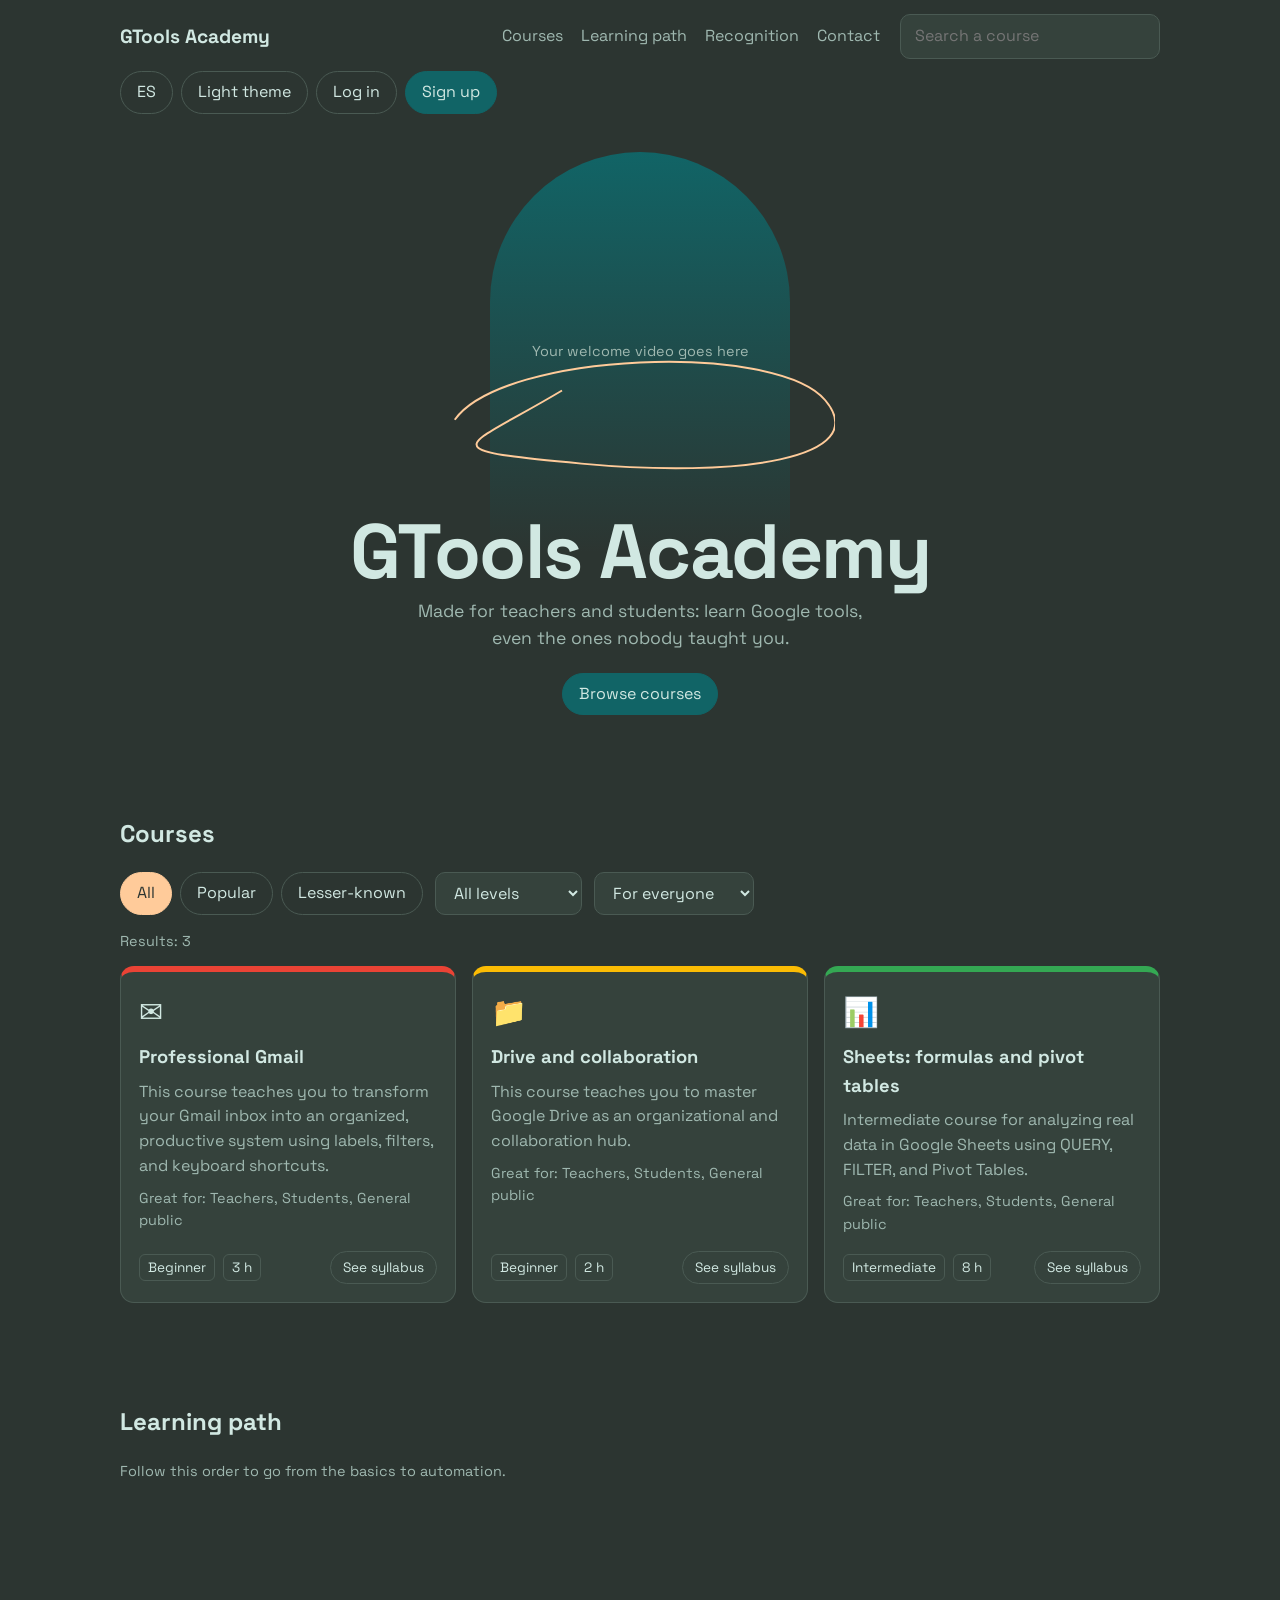
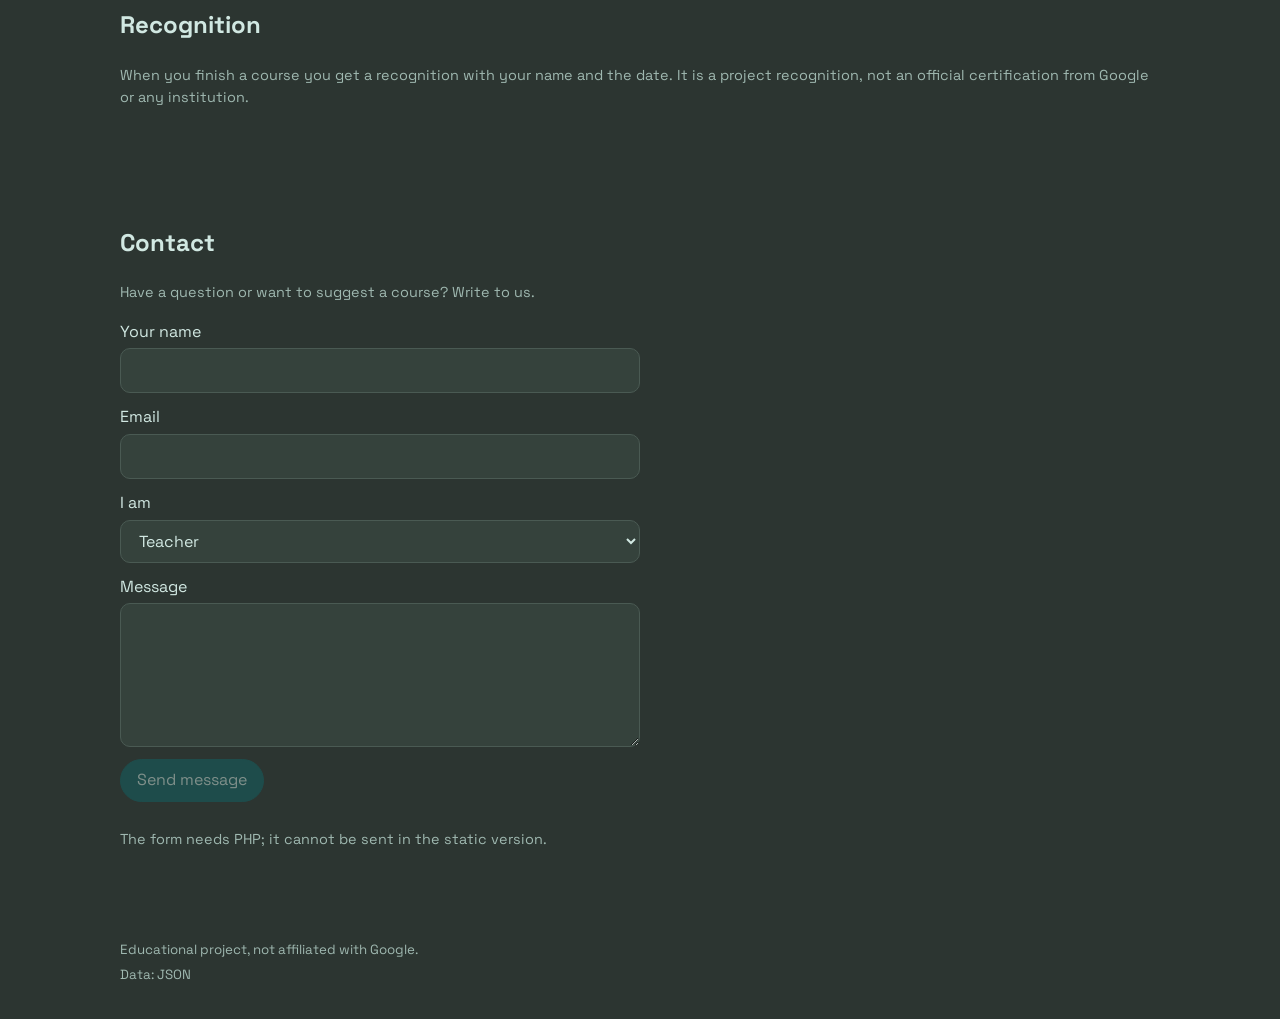
==== index.html @ 5ac53e5e "Comienzo implementaciones Eric" ====
<!-- Pagina Principal Sitio Web
 
  Se implementara el Login con cuenta de correo real.
-->

<!DOCTYPE html>
<html lang="es" data-theme="dark">
<head>
  <meta charset="UTF-8">
  <meta name="viewport" content="width=device-width, initial-scale=1">
  <title>GTools Academy</title>
  <meta name="description" content="Cursos prácticos de herramientas de Google para maestros y alumnos. Practical Google tools courses for teachers and students.">
  <link rel="preconnect" href="https://fonts.googleapis.com">
  <link rel="preconnect" href="https://fonts.gstatic.com" crossorigin>
  <link href="https://fonts.googleapis.com/css2?family=Fraunces:wght@600;700&family=Space+Grotesk:wght@400;500;700&display=swap" rel="stylesheet">
  <link rel="stylesheet" href="css/styles.css">
  <script src="js/main.js" defer></script>
</head>
<body>
<header class="top">
  <a class="brand" href="#">GTools Academy</a>
  <nav aria-label="Menu">
    <a href="#cursos" data-i18n="nav_courses"></a>
    <a href="#ruta" data-i18n="nav_roadmap"></a>
    <a href="#reconocimiento" data-i18n="nav_award"></a>
    <a href="#contacto" data-i18n="nav_contact"></a>
  </nav>
  <input id="q" type="search" data-i18n-ph="search">
  <div class="tools">
    <button id="lang" type="button" class="ghost"></button>
    <button id="theme" type="button" class="ghost"></button>
    <button id="login" type="button" class="ghost"></button>
    <button id="register" type="button" class="solid"></button>
  </div>
</header>

<main>
  <section class="hero">
    <div class="arch" id="arch">
      <div class="ph" data-i18n="video_ph"></div>
      <video id="welcome" autoplay muted loop playsinline>
        <source src="assets/video/bienvenida.mov" type='video/quicktime; codecs="hvc1"'>
        <source src="assets/video/bienvenida.webm" type="video/webm">
      </video>
      <svg class="swirl" viewBox="0 0 400 160" aria-hidden="true"><path d="M10 90C60 20 340 10 390 70S300 150 140 135 20 120 120 60"/></svg>
      <button id="sound" type="button" hidden>🔇</button>
    </div>
    <h1>GTools Academy</h1>
    <p data-i18n="hero_sub"></p>
    <a class="solid" href="#cursos" data-i18n="cta"></a>
  </section>

  <section id="cursos">
    <h2 data-i18n="nav_courses"></h2>
    <div class="filters">
      <div class="chips" role="group">
        <button class="chip" data-cat="all" aria-pressed="true" data-i18n="cat_all"></button>
        <button class="chip" data-cat="populares" aria-pressed="false" data-i18n="cat_pop"></button>
        <button class="chip" data-cat="poco-conocidas" aria-pressed="false" data-i18n="cat_rare"></button>
      </div>
      <select id="level" aria-label="Level">
        <option value="all" data-i18n="lvl_all"></option>
        <option value="basico" data-i18n="lvl_basico"></option>
        <option value="intermedio" data-i18n="lvl_intermedio"></option>
        <option value="avanzado" data-i18n="lvl_avanzado"></option>
      </select>
      <select id="aud" aria-label="Audience">
        <option value="all" data-i18n="aud_all"></option>
        <option value="maestros" data-i18n="aud_maestros"></option>
        <option value="alumnos" data-i18n="aud_alumnos"></option>
        <option value="general" data-i18n="aud_general"></option>
      </select>
    </div>
    <p id="count" class="note" aria-live="polite"></p>
    <div id="courses" class="grid"></div>
    <p id="empty" class="empty" hidden data-i18n="empty"></p>
  </section>

  <section id="ruta">
    <h2 data-i18n="nav_roadmap"></h2>
    <p class="note" data-i18n="road_sub"></p>
    <ol id="roadmap" class="road"></ol>
  </section>

  <section id="reconocimiento">
    <h2 data-i18n="nav_award"></h2>
    <p class="note" data-i18n="award_text"></p>
    <ul id="awards"></ul>
  </section>

  <section id="contacto">
    <h2 data-i18n="nav_contact"></h2>
    <p class="note" data-i18n="contact_sub"></p>
    <form id="contact-form" class="form">
      <label><span data-i18n="name_label"></span><input name="name" required minlength="2" maxlength="80" autocomplete="name"></label>
      <label><span data-i18n="email_label"></span><input name="email" type="email" required maxlength="120" autocomplete="email"></label>
      <label><span data-i18n="role_label"></span>
        <select name="role" required>
          <option value="maestro" data-i18n="role_maestro"></option>
          <option value="alumno" data-i18n="role_alumno"></option>
          <option value="otro" data-i18n="role_otro"></option>
        </select>
      </label>
      <label><span data-i18n="msg_label"></span><textarea name="message" required minlength="10" maxlength="1000" rows="5"></textarea></label>
      <input class="hp" name="website" tabindex="-1" autocomplete="off" aria-hidden="true">
      <button class="solid" data-i18n="send"></button>
      <p id="form-status" class="note" role="status"></p>
    </form>
  </section>
</main>

<footer class="foot"><small data-i18n="footer"></small><br><small id="source"></small></footer>

<dialog id="dlg-auth">
  <form id="auth-form" method="dialog">
    <h2 id="auth-title"></h2>
    <label><span data-i18n="name_label"></span><input id="auth-name" required autocomplete="name"></label>
    <button class="solid" value="ok" data-i18n="google"></button>
    <button class="ghost" value="cancel" formnovalidate data-i18n="close"></button>
    <p class="note" data-i18n="auth_note"></p>
  </form>
</dialog>
<dialog id="dlg-course"><div id="course-body"></div></dialog>
</body>
</html>
---- css/styles.css ----
:root, [data-theme="dark"] {
  --bg: #2c3531; --surface: #35423c; --ink: #d1e8e2; --muted: #9fb8b0; --line: #4a5a53;
  --brand: #116466; --on-brand: #d1e8e2; --accent: #ffcb9a; --on-accent: #2c3531; --arch: #116466;
  --head: "Space Grotesk", system-ui, sans-serif; color-scheme: dark;
}
[data-theme="light"] {
  --bg: #f4f5f8; --surface: #fff; --ink: #14213d; --muted: #5a6478; --line: #dce0ea;
  --brand: #14213d; --on-brand: #f1dfae; --accent: #8a6a2b; --on-accent: #fff; --arch: #d9dff0;
  --head: "Fraunces", Georgia, serif; color-scheme: light;
}
:root { --blue: #4285f4; --red: #ea4335; --yellow: #fbbc04; --green: #34a853; font-family: "Space Grotesk", system-ui, sans-serif; }
* { box-sizing: border-box; }
body { margin: 0; background: var(--bg); color: var(--ink); line-height: 1.55; }
h1, h2, h3, .brand { font-family: var(--head); }
button, input, select { font: inherit; color: inherit; }
:focus-visible { outline: 3px solid var(--accent); outline-offset: 2px; }
main, .top, .foot { max-width: 1080px; margin: 0 auto; padding: 0 20px; }
section { padding: 40px 0; }
.note { color: var(--muted); font-size: 0.9rem; }

.top { display: flex; flex-wrap: wrap; align-items: center; gap: 12px 20px; padding-block: 14px; }
.brand { font-weight: 700; font-size: 1.2rem; color: inherit; text-decoration: none; margin-right: auto; }
.top nav { display: flex; gap: 18px; }
.top nav a { color: var(--muted); text-decoration: none; }
.top nav a:hover { color: var(--accent); }
.tools { display: flex; flex-wrap: wrap; gap: 8px; }
#q { flex: 1 1 180px; max-width: 260px; }
@media (max-width: 640px) { .top nav { order: 5; width: 100%; } #q { max-width: none; } }

.solid, .ghost, .chip { display: inline-block; border: 1px solid var(--line); border-radius: 999px; padding: 8px 16px; background: transparent; cursor: pointer; text-decoration: none; }
.solid { background: var(--brand); border-color: var(--brand); color: var(--on-brand); }
.ghost:hover, .chip:hover { border-color: var(--accent); }
.chip[aria-pressed="true"] { background: var(--accent); border-color: var(--accent); color: var(--on-accent); }
input, select { background: var(--surface); border: 1px solid var(--line); border-radius: 10px; padding: 9px 14px; }

.hero { text-align: center; padding-top: 24px; }
.arch { position: relative; width: min(300px, 78vw); aspect-ratio: 3 / 4; margin: 0 auto; border-radius: 999px 999px 0 0; background: linear-gradient(180deg, var(--arch), transparent); }
.arch video { position: absolute; inset: 0; width: 100%; height: 100%; object-fit: cover; object-position: bottom; border-radius: inherit; }
.ph { position: absolute; inset: 0; display: grid; place-items: center; padding: 24px; color: var(--muted); font-size: 0.9rem; }
.arch.has-video .ph { display: none; }
.swirl { position: absolute; left: -15%; bottom: 16%; width: 130%; fill: none; stroke: var(--accent); stroke-width: 2; pointer-events: none; }
#sound { position: absolute; right: 8px; bottom: 8px; width: 38px; height: 38px; border-radius: 50%; border: 1px solid var(--line); background: var(--surface); cursor: pointer; }
.hero h1 { position: relative; margin: -0.5em 0 8px; font-size: clamp(2.4rem, 9vw, 4.8rem); line-height: 1; letter-spacing: -0.02em; }
.hero p { max-width: 44ch; margin: 0 auto 20px; color: var(--muted); font-size: 1.1rem; }

.filters { display: flex; flex-wrap: wrap; gap: 12px; align-items: center; }
.chips { display: flex; flex-wrap: wrap; gap: 8px; }
.grid { display: grid; grid-template-columns: repeat(auto-fill, minmax(250px, 1fr)); gap: 16px; }
.card { --c: var(--blue); display: flex; flex-direction: column; gap: 8px; padding: 18px; background: var(--surface); border: 1px solid var(--line); border-top: 6px solid var(--c); border-radius: 14px; }
.card[data-color="red"] { --c: var(--red); }
.card[data-color="yellow"] { --c: var(--yellow); }
.card[data-color="green"] { --c: var(--green); }
.card h3 { margin: 0; font-size: 1.15rem; }
.card p { margin: 0; color: var(--muted); }
.icon { font-size: 1.8rem; }
.meta { display: flex; flex-wrap: wrap; align-items: center; gap: 8px; margin-top: auto; padding-top: 8px; font-size: 0.85rem; }
.badge { border: 1px solid var(--line); border-radius: 6px; padding: 2px 8px; }
.meta .ghost { margin-left: auto; padding: 5px 12px; }
.empty { color: var(--muted); padding: 24px 0; }

.road { list-style: none; margin: 24px 0 0; padding: 0; display: grid; gap: 20px; grid-template-columns: repeat(auto-fit, minmax(240px, 1fr)); counter-reset: s; }
.road > li { counter-increment: s; border-left: 3px solid var(--accent); padding-left: 16px; }
.road > li::before { content: counter(s); font: 700 2rem var(--head); color: var(--accent); }
.road h3 { margin: 0 0 8px; }
.road ol { list-style: none; margin: 0; padding: 0; display: grid; gap: 6px; }
.step { width: 100%; text-align: left; padding: 8px 12px; background: var(--surface); border: 1px solid var(--line); border-radius: 10px; cursor: pointer; }
.step.done::after { content: " ✓"; color: var(--accent); }
#awards { padding-left: 1.2em; }

dialog { max-width: min(520px, 92vw); padding: 24px; background: var(--surface); color: var(--ink); border: 1px solid var(--line); border-radius: 16px; }
dialog::backdrop { background: #0009; }
dialog h2 { margin-top: 0; }
dialog label { display: grid; gap: 4px; margin: 12px 0; }
dialog .solid, dialog .ghost { margin: 6px 6px 0 0; }
dialog#dlg-course { max-height: 90vh; overflow-y: auto; }
.award { margin-top: 12px; padding: 12px; border: 2px solid var(--accent); border-radius: 12px; font-family: var(--head); }
.foot { padding-block: 32px; color: var(--muted); }

a { color: var(--accent); }
.ghost { color: var(--ink); }
.course-page .icon { font-size: 3rem; }
.course-page h1 { margin: 0.2em 0; font-size: clamp(2rem, 6vw, 3rem); }
.course-page .lead { color: var(--muted); font-size: 1.15rem; }
.course-page .meta { margin: 12px 0; padding: 0; }
.course-page li { margin: 4px 0; }
.course-intro, .course-goal, .course-journey, .course-outcomes, .course-material, .course-for { padding: 24px 0; border-bottom: 1px solid var(--line); }
.course-page h2 { margin-top: 0; }
.course-intro { padding-top: 32px; }
.course-goal p { max-width: 75ch; }
.course-outcomes .outcomes-list { margin-bottom: 0; }
.course-journey > h2, .course-material > h2 { margin-bottom: 16px; }
.journey-layout { display: grid; grid-template-columns: minmax(180px, 0.8fr) minmax(0, 2fr); gap: 20px; align-items: start; }
.journey-steps { display: grid; gap: 8px; }
.journey-step { display: flex; align-items: center; gap: 10px; width: 100%; padding: 10px 12px; color: var(--ink); text-align: left; background: var(--surface); border: 1px solid var(--line); border-radius: 10px; cursor: pointer; }
.journey-step[aria-current="step"] { border-color: var(--accent); box-shadow: inset 3px 0 var(--accent); }
.journey-step .step-num { width: 30px; height: 30px; }
.journey-content { min-width: 0; }
.journey-content h3 { margin: 0 0 10px; }
.journey-counter { margin: 0 0 4px; color: var(--muted); font-size: 0.9rem; }
.journey-content .course-video-wrapper { margin-bottom: 12px; }
.journey-controls { display: flex; justify-content: space-between; gap: 12px; }
.modules-container .module-step { display: block; padding: 0; }
.module-step summary { display: flex; align-items: center; gap: 12px; padding: 10px 14px; cursor: pointer; }
.module-step summary::marker { color: var(--accent); }
.module-step[open] summary { border-bottom: 1px solid var(--line); }
.module-step > p { margin: 0; padding: 12px 14px 14px 54px; color: var(--muted); }
.road a.step { display: block; color: var(--ink); text-decoration: none; }
.road a.step:hover { border-color: var(--accent); }

@media (max-width: 700px) {
  .journey-layout { grid-template-columns: 1fr; }
  .journey-steps { grid-template-columns: repeat(auto-fit, minmax(150px, 1fr)); }
  .course-intro, .course-goal, .course-journey, .course-outcomes, .course-material, .course-for { padding-block: 18px; }
}

.course-navbar {
  position: relative;
  z-index: 1;
  background: #182b30;
  border-bottom: 1px solid #ffffff18;
  box-shadow: 0 8px 24px #0002;
}

.course-navbar .brand {
  color: #fff;
  font-size: 1.25rem;
  letter-spacing: -0.03em;
}

.course-main {
  --bs-primary: #2b8a83;
  --bs-primary-rgb: 43, 138, 131;
  --bs-secondary-color: var(--muted);
}

.course-page .course-intro,
.course-page .course-goal,
.course-page .course-journey,
.course-page .course-outcomes,
.course-page .course-material,
.course-page .course-quiz,
.course-page .course-for {
  padding: 0;
  overflow: hidden;
  color: var(--ink);
  background: var(--surface);
  border: 1px solid var(--line) !important;
  border-radius: 18px;
  border-bottom: 1px solid var(--line);
  box-shadow: 0 14px 36px #0002 !important;
}

.course-page .course-intro {
  background:
    radial-gradient(ellipse at 95% 0%, color-mix(in srgb, var(--brand) 35%, transparent), transparent 50%),
    linear-gradient(130deg, var(--surface), var(--bg));
}

.course-page .course-intro .card-body,
.course-page .course-goal .card-body,
.course-page .course-journey .card-body,
.course-page .course-outcomes .card-body,
.course-page .course-material .card-body,
.course-page .course-quiz .card-body,
.course-page .course-for .card-body {
  padding: clamp(1.25rem, 3vw, 2.5rem);
}

.course-page h1,
.course-page h2,
.course-page h3,
.course-page h4 {
  color: var(--ink);
}

.course-page .course-intro h1 {
  margin: 0 0 0.65rem;
  letter-spacing: -0.04em;
}

.course-page .course-lead {
  max-width: 68ch;
  color: var(--muted);
  font-size: 1.05rem;
}

.course-icon {
  color: var(--ink);
  background: color-mix(in srgb, var(--brand) 28%, var(--surface));
  border: 1px solid color-mix(in srgb, var(--accent) 35%, var(--line));
  font-size: 2rem;
}

.course-page .course-badge {
  color: var(--ink);
  background: color-mix(in srgb, var(--brand) 24%, var(--surface));
  border: 1px solid var(--line);
  font-size: 0.8rem;
}

.section-kicker {
  color: var(--accent);
  font-size: 0.75rem;
  font-weight: 700;
  letter-spacing: 0.12em;
  text-transform: uppercase;
}

.course-prerequisite {
  padding-left: 1.5rem;
  border-left: 1px solid var(--line);
}

.course-prerequisite h3 {
  color: var(--accent);
}

.journey-layout {
  display: grid;
}

.journey-steps {
  display: flex;
  flex-direction: column;
  gap: 0.75rem;
}

.course-page .journey-step {
  display: grid;
  grid-template-columns: auto 1fr;
  gap: 0.25rem 0.8rem;
  padding: 1rem;
  color: var(--ink);
  background: var(--bg);
  border: 1px solid var(--line) !important;
  border-radius: 14px;
  box-shadow: none !important;
  transition: border-color 160ms ease, transform 160ms ease, background-color 160ms ease;
}

.course-page .journey-step:hover {
  transform: translateY(-2px);
  border-color: var(--accent) !important;
}

.course-page .journey-step[aria-current="step"] {
  background: color-mix(in srgb, var(--brand) 20%, var(--surface));
  border-color: var(--accent) !important;
  box-shadow: inset 3px 0 var(--accent) !important;
}

.course-page .journey-step .step-num {
  grid-row: span 2;
  width: 2rem;
  height: 2rem;
  display: inline-flex;
  align-items: center;
  justify-content: center;
  color: var(--on-brand);
  background: var(--brand);
  font-size: 0.9rem;
}

.journey-step-title {
  align-self: end;
  font-weight: 700;
}

.journey-step-status {
  color: var(--muted);
  font-size: 0.8rem;
}

.course-page .journey-progress {
  height: 0.45rem;
  background: var(--bg);
  border: 1px solid var(--line);
}

.course-page .journey-progress .progress-bar {
  background: linear-gradient(90deg, var(--brand), var(--accent));
  transition: width 250ms ease;
}

.course-page .course-video-wrapper {
  margin-bottom: 1.25rem;
  aspect-ratio: auto;
  border: 1px solid var(--line);
  border-radius: 14px;
}

.course-page .journey-controls .btn {
  border-radius: 10px;
  padding: 0.6rem 1rem;
}

.course-page .journey-controls .btn-primary {
  color: var(--on-brand);
  background: var(--brand);
  border-color: var(--brand);
}

.course-page .journey-controls .btn-primary:hover {
  filter: brightness(1.15);
}

.course-page .outcomes-list {
  grid-template-columns: repeat(auto-fit, minmax(min(100%, 240px), 1fr));
  margin: 0;
}

.course-page .outcomes-list li {
  position: relative;
  padding: 1rem 1rem 1rem 2.75rem;
  color: var(--ink);
  background: var(--bg);
  border: 1px solid var(--line);
  border-radius: 12px;
}

.course-page .outcomes-list li::before {
  position: absolute;
  left: 1rem;
  content: "✓";
  color: var(--accent);
  font-weight: 700;
}

.modules-container {
  display: grid;
  gap: 0.75rem;
}

.course-page .module-step {
  overflow: hidden;
  color: var(--ink);
  background: var(--bg);
  border: 1px solid var(--line) !important;
  border-radius: 12px;
  transition: border-color 160ms ease;
}

.course-page .module-step:hover,
.course-page .module-step[open] {
  border-color: color-mix(in srgb, var(--accent) 65%, var(--line)) !important;
}

.course-page .module-step summary {
  min-height: 3.75rem;
  padding: 0.75rem 1rem;
  font-weight: 600;
}

.course-page .module-step > p {
  padding: 0.85rem 1rem 1rem 3.75rem;
  border-top: 1px solid var(--line);
}

.course-page .quiz-card {
  color: var(--ink);
  background: var(--bg);
  border: 1px solid var(--line) !important;
  border-radius: 14px;
  transition: border-color 160ms ease, transform 160ms ease;
}

.course-page .quiz-card:hover {
  transform: translateY(-2px);
  border-color: color-mix(in srgb, var(--accent) 65%, var(--line)) !important;
}

.course-page .quiz-card .card-body {
  padding: 1.25rem;
}

.course-page .quiz-card h3 {
  color: var(--accent);
}

.course-page .quiz-card p {
  color: var(--muted);
}

.course-page .quiz-card fieldset {
  margin: 1rem 0;
}

.course-page .quiz-option {
  padding: 0.55rem 0.65rem;
  color: var(--ink);
  background: var(--surface);
  border: 1px solid var(--line);
  border-radius: 9px;
  transition: border-color 160ms ease;
}

.course-page .quiz-option:has(input:checked) {
  border-color: var(--accent);
}

.course-page .quiz-card .btn-outline-primary {
  color: var(--accent);
  border-color: var(--accent);
  border-radius: 9px;
}

.course-page .quiz-card .btn-outline-primary:hover {
  color: var(--on-accent);
  background: var(--accent);
}

.course-page .quiz-feedback {
  margin: 0.75rem 0 0;
}

.course-page .quiz-feedback[data-state="correct"] {
  color: var(--green);
}

.course-page .quiz-feedback[data-state="incorrect"],
.course-page .quiz-feedback[data-state="error"] {
  color: var(--red);
}

.course-page .course-for .meta {
  padding-top: 0;
}

@media (max-width: 700px) {
  .course-prerequisite {
    padding: 1rem 0 0;
    border-top: 1px solid var(--line);
    border-left: 0;
  }
}

.form { display: grid; gap: 12px; max-width: 520px; margin-top: 16px; }
.form label { display: grid; gap: 4px; }
.form .solid { justify-self: start; }
.form .solid:disabled { opacity: 0.5; cursor: not-allowed; }
textarea { font: inherit; color: inherit; background: var(--surface); border: 1px solid var(--line); border-radius: 10px; padding: 9px 14px; resize: vertical; }
.hp { position: absolute; left: -9999px; }

/* --- PANTALLA FLOTANTE DE VIDEO Y RECORRIDO DE CURSO (ESTILO CISCO) --- */
#dlg-course {
  max-width: min(720px, 94vw);
  border-radius: 16px;
  padding: 24px;
}

.modal-header {
  display: flex;
  justify-content: space-between;
  align-items: center;
  gap: 12px;
  margin-bottom: 16px;
}

.modal-header h2 {
  margin: 0;
  font-size: 1.4rem;
}

.course-video-wrapper {
  position: relative;
  width: 100%;
  aspect-ratio: 16 / 9;
  background-color: #000;
  border-radius: 12px;
  overflow: hidden;
  margin-bottom: 20px;
  border: 2px solid var(--line);
  box-shadow: 0 8px 24px rgba(0,0,0,0.3);
}

.video-overlay-title {
  position: absolute;
  top: 10px;
  left: 10px;
  background: rgba(0, 0, 0, 0.75);
  color: #fff;
  padding: 4px 10px;
  border-radius: 6px;
  font-size: 0.8rem;
  z-index: 2;
  pointer-events: none;
}

.course-video-wrapper video {
  width: 100%;
  height: 100%;
  object-fit: cover;
}

.course-video-wrapper iframe {
  display: block;
  width: 100%;
  height: 100%;
  border: 0;
}

.course-video-list {
  display: flex;
  flex-wrap: wrap;
  gap: 8px;
  margin: 0 0 12px;
}

.course-video-list .chip[aria-pressed="true"] {
  border-color: var(--accent);
  color: var(--on-accent);
  background: var(--accent);
}

.course-detail-section h3 {
  margin-top: 20px;
  margin-bottom: 10px;
  font-size: 1.1rem;
  color: var(--accent);
}

.course-description {
  line-height: 1.6;
  color: var(--ink);
}

.outcomes-list {
  list-style: none;
  padding: 0;
  display: grid;
  gap: 8px;
}

.outcomes-list li {
  background: var(--surface);
  padding: 8px 12px;
  border-radius: 8px;
  border: 1px solid var(--line);
  font-size: 0.9rem;
}

/* Recorrido de Módulos paso a paso */
.modules-container {
  display: flex;
  flex-direction: column;
  gap: 10px;
  margin-top: 10px;
}

.module-step {
  display: flex;
  align-items: center;
  gap: 12px;
  background: var(--surface);
  border: 1px solid var(--line);
  padding: 10px 14px;
  border-radius: 10px;
}

.step-num {
  background: var(--brand);
  color: var(--on-brand);
  font-weight: bold;
  width: 28px;
  height: 28px;
  border-radius: 50%;
  display: flex;
  align-items: center;
  justify-content: center;
  font-size: 0.85rem;
  flex-shrink: 0;
}

.step-content {
  font-size: 0.9rem;
}

.course-quiz {
  display: grid;
  gap: 12px;
  margin-top: 24px;
}

.course-quiz > h3 {
  margin-bottom: 0;
}

.quiz-card {
  padding: 16px;
  border: 1px solid var(--line);
  border-radius: 12px;
  background: var(--surface);
}

.quiz-card h4,
.quiz-card p {
  margin: 0 0 10px;
}

.quiz-card fieldset {
  display: grid;
  gap: 8px;
  min-width: 0;
  margin: 12px 0;
  padding: 0;
  border: 0;
}

.quiz-card legend {
  margin-bottom: 8px;
  font-weight: 700;
}

.quiz-option {
  display: flex;
  align-items: flex-start;
  gap: 8px;
  cursor: pointer;
}

.quiz-option input {
  flex: 0 0 auto;
  margin-top: 5px;
  accent-color: var(--brand);
}

.quiz-feedback[data-state="correct"] {
  color: var(--green);
}

.quiz-feedback[data-state="incorrect"],
.quiz-feedback[data-state="error"] {
  color: var(--red);
}

.modal-actions {
  display: flex;
  gap: 10px;
  justify-content: flex-end;
  margin-top: 24px;
  padding-top: 16px;
  border-top: 1px solid var(--line);
}
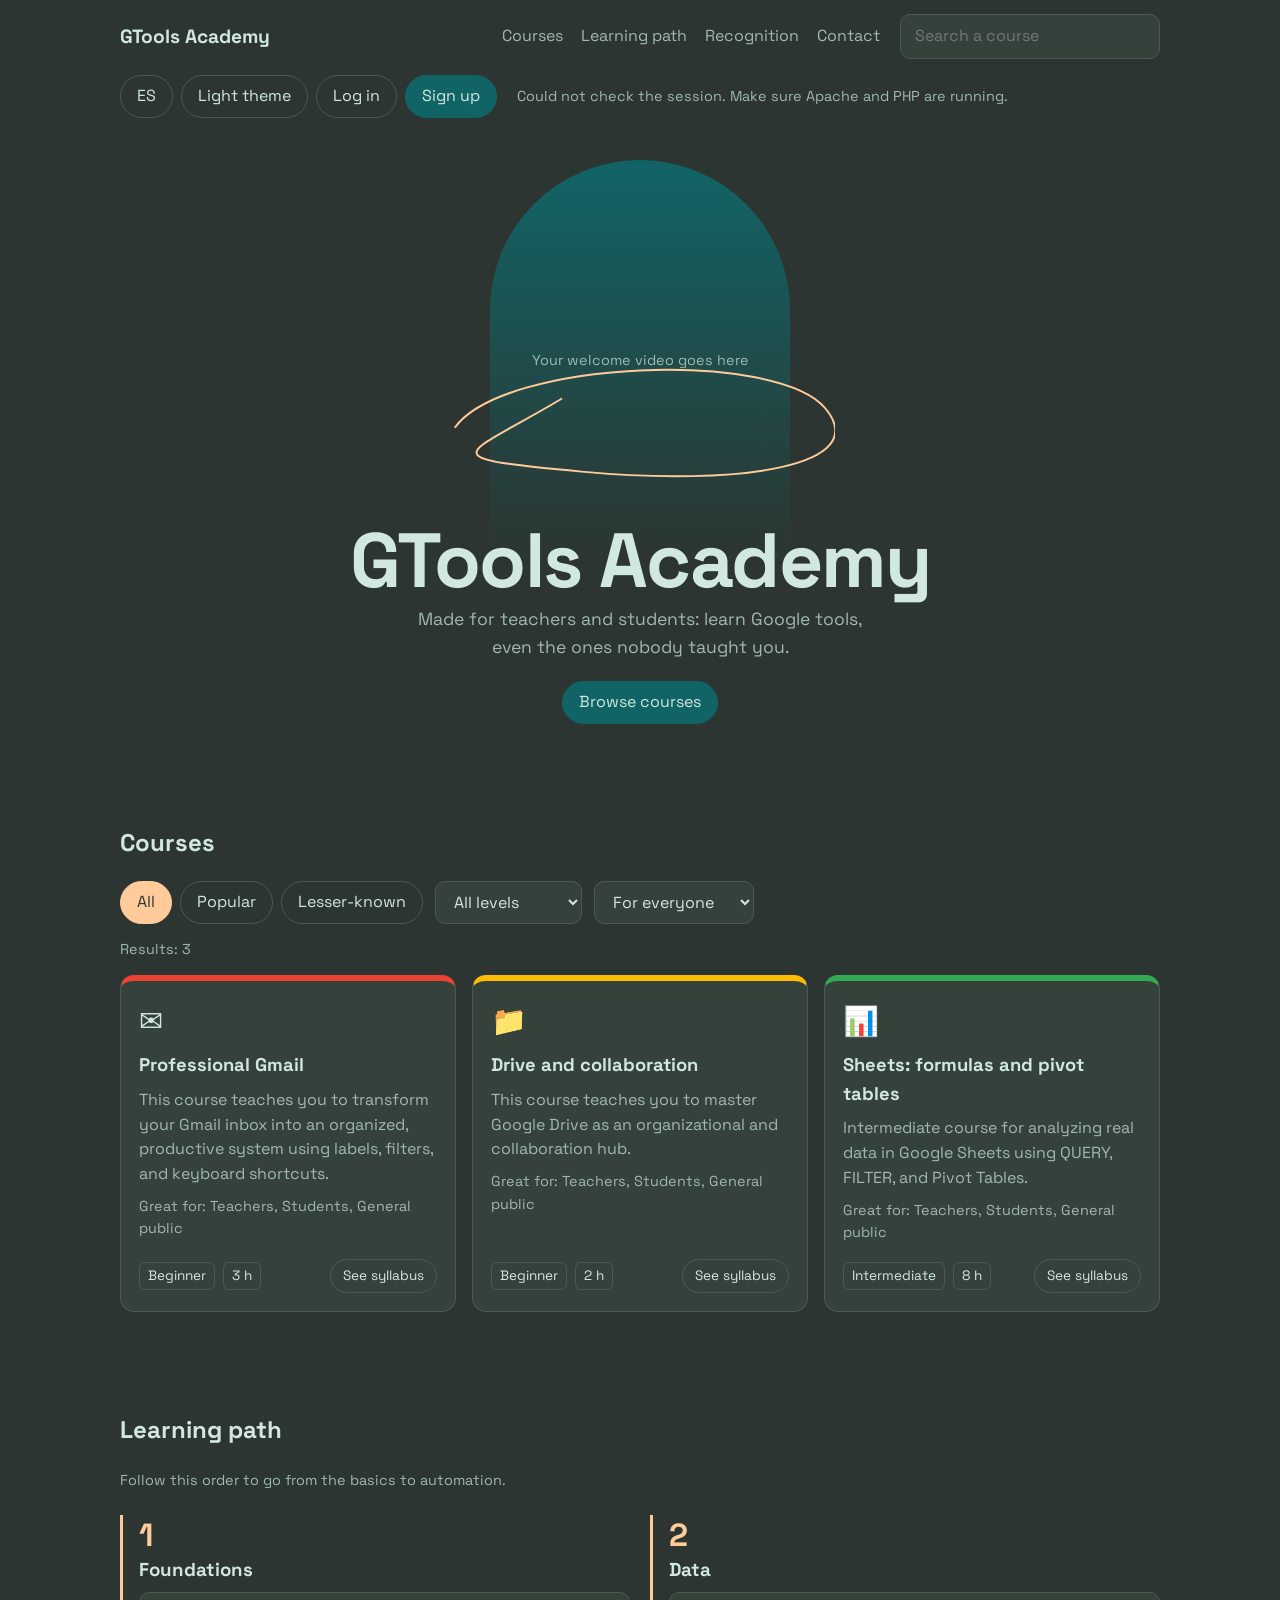
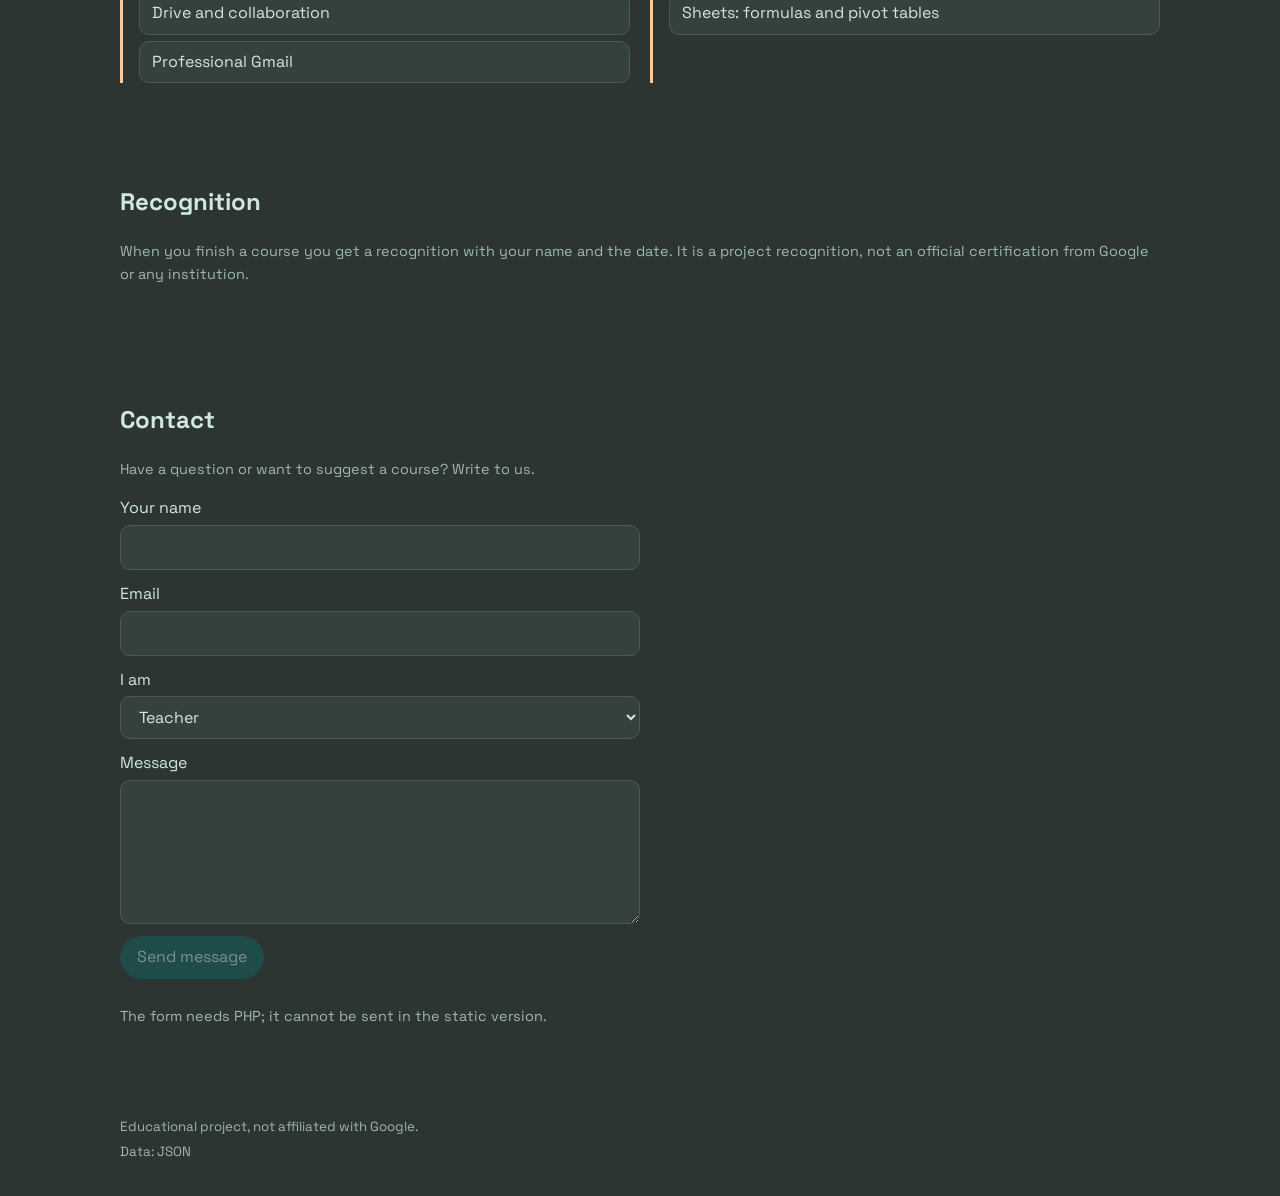
==== commit 8bbe20da: "Primer version login Google" ====
--- a/index.html
+++ b/index.html
@@ -32,6 +32,7 @@
     <button id="login" type="button" class="ghost"></button>
     <button id="register" type="button" class="solid"></button>
   </div>
+  <p id="account-status" class="note" role="status" aria-live="polite" hidden></p>
 </header>
 
 <main>
@@ -112,13 +113,13 @@
 <footer class="foot"><small data-i18n="footer"></small><br><small id="source"></small></footer>
 
 <dialog id="dlg-auth">
-  <form id="auth-form" method="dialog">
+  <div>
     <h2 id="auth-title"></h2>
-    <label><span data-i18n="name_label"></span><input id="auth-name" required autocomplete="name"></label>
-    <button class="solid" value="ok" data-i18n="google"></button>
-    <button class="ghost" value="cancel" formnovalidate data-i18n="close"></button>
+    <a id="google-login" class="solid" href="api/auth.php?action=login" data-i18n="google"></a>
+    <button id="auth-close" class="ghost" type="button" data-i18n="close"></button>
     <p class="note" data-i18n="auth_note"></p>
-  </form>
+    <p id="auth-status" class="note" role="status" aria-live="polite"></p>
+  </div>
 </dialog>
 <dialog id="dlg-course"><div id="course-body"></div></dialog>
 </body>
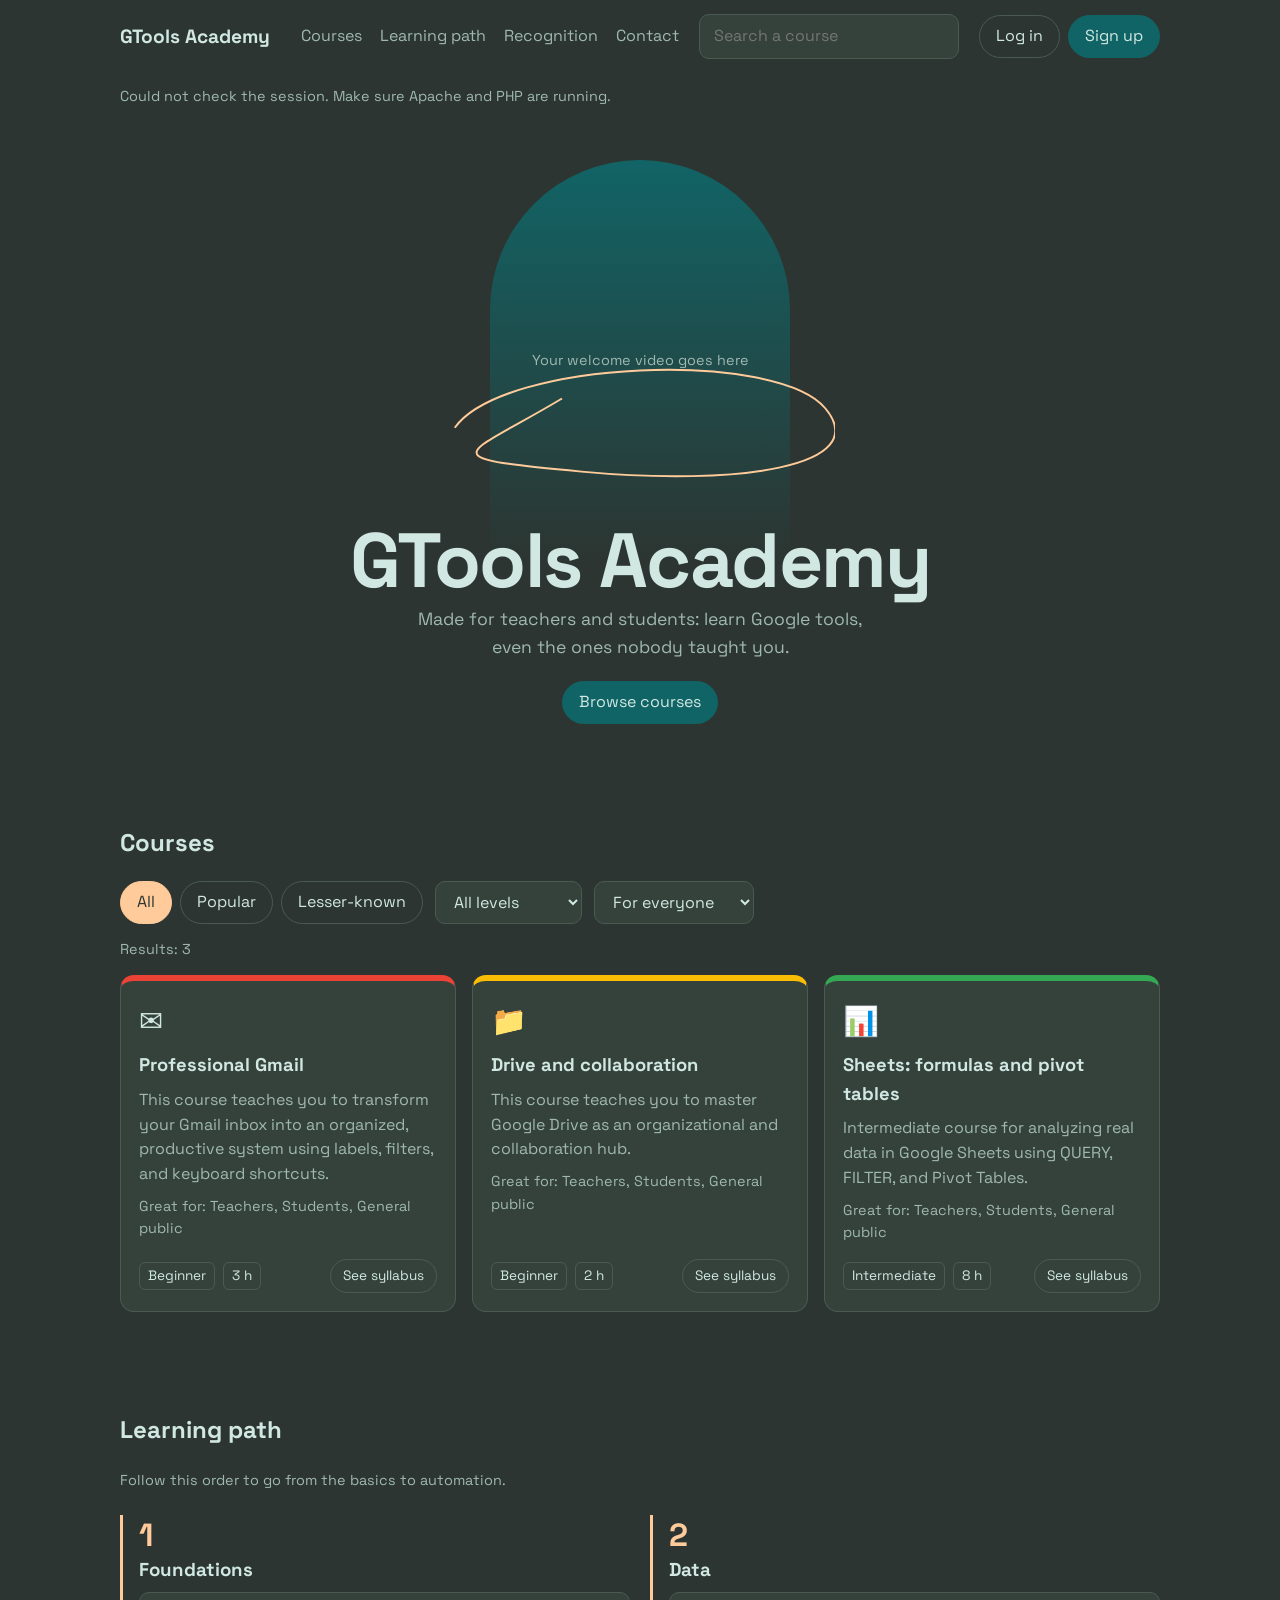
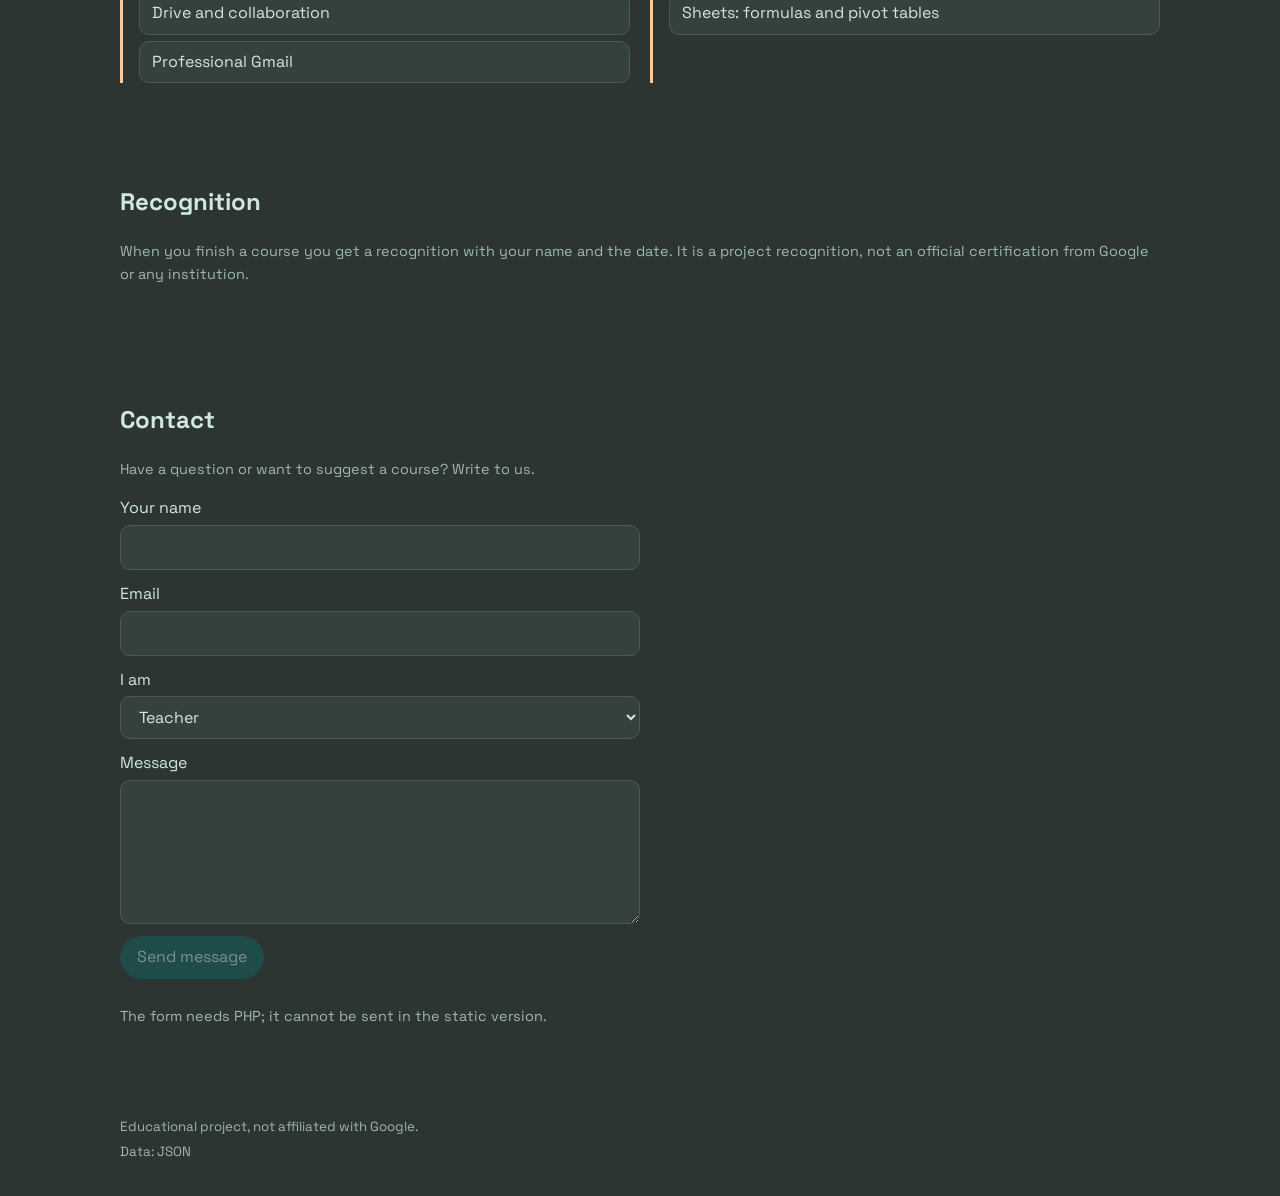
==== commit 1facb76f: "Mejora y personalizacion login" ====
--- a/index.html
+++ b/index.html
@@ -27,10 +27,27 @@
   </nav>
   <input id="q" type="search" data-i18n-ph="search">
   <div class="tools">
-    <button id="lang" type="button" class="ghost"></button>
-    <button id="theme" type="button" class="ghost"></button>
     <button id="login" type="button" class="ghost"></button>
     <button id="register" type="button" class="solid"></button>
+    <div class="account-area" id="account-area" hidden>
+      <button id="account-trigger" class="account-trigger" type="button" aria-expanded="false" aria-controls="account-menu">
+        <img id="account-avatar" alt="" hidden>
+        <span id="account-initials" aria-hidden="true"></span>
+        <span class="visually-hidden" data-i18n="account_menu"></span>
+      </button>
+      <section id="account-menu" class="account-menu" aria-label="Account" hidden>
+        <div class="account-menu-user">
+          <img id="account-menu-avatar" alt="" hidden>
+          <span id="account-menu-initials" class="account-menu-initials" aria-hidden="true"></span>
+          <div>
+            <strong id="account-name"></strong>
+            <span id="account-email"></span>
+          </div>
+        </div>
+        <a id="account-profile-link" class="account-menu-link" href="profile.html" target="_blank" rel="noopener" data-i18n="manage_profile"></a>
+        <button id="account-signout" class="account-menu-link" type="button" data-i18n="logout"></button>
+      </section>
+    </div>
   </div>
   <p id="account-status" class="note" role="status" aria-live="polite" hidden></p>
 </header>
--- a/css/styles.css
+++ b/css/styles.css
@@ -24,8 +24,24 @@
 .top nav a { color: var(--muted); text-decoration: none; }
 .top nav a:hover { color: var(--accent); }
 .tools { display: flex; flex-wrap: wrap; gap: 8px; }
+.top .tools > button[hidden] { display: none; }
 #q { flex: 1 1 180px; max-width: 260px; }
 @media (max-width: 640px) { .top nav { order: 5; width: 100%; } #q { max-width: none; } }
+.account-area { position: relative; }
+.account-trigger { display: grid; width: 42px; height: 42px; place-items: center; padding: 0; overflow: hidden; color: var(--ink); background: transparent; border: 0; border-radius: 50%; cursor: pointer; }
+.account-trigger img, .profile-identity img { width: 100%; height: 100%; object-fit: cover; border-radius: 50%; }
+.account-trigger img[hidden], .account-menu-user img[hidden], .account-menu-user .account-menu-initials[hidden], .profile-identity img[hidden] { display: none; }
+.account-trigger #account-initials { display: grid; width: 100%; height: 100%; place-items: center; color: var(--on-accent); background: var(--accent); border-radius: 50%; font-weight: 700; }
+.account-trigger #account-initials[hidden] { display: none; }
+.account-menu { position: absolute; z-index: 20; top: calc(100% + 10px); right: 0; width: min(340px, calc(100vw - 40px)); padding: 12px; color: var(--ink); background: var(--surface); border: 1px solid var(--line); border-radius: 18px; box-shadow: 0 16px 40px #0005; }
+.account-menu-user { display: flex; align-items: center; gap: 14px; padding: 12px; border-bottom: 1px solid var(--line); }
+.account-menu-user img, .account-menu-initials { flex: 0 0 52px; width: 52px; height: 52px; border-radius: 50%; }
+.account-menu-initials, .profile-initials { display: grid; place-items: center; color: var(--on-accent); background: var(--accent); font-weight: 700; }
+.account-menu-user strong, .account-menu-user span { display: block; overflow-wrap: anywhere; }
+.account-menu-user span { color: var(--muted); font-size: 0.88rem; }
+.account-menu-link { display: block; width: 100%; padding: 12px; color: var(--ink); text-align: left; text-decoration: none; background: transparent; border: 0; border-radius: 10px; cursor: pointer; }
+.account-menu-link:hover { background: var(--bg); }
+.visually-hidden { position: absolute; width: 1px; height: 1px; padding: 0; margin: -1px; overflow: hidden; clip: rect(0, 0, 0, 0); white-space: nowrap; border: 0; }
 
 .solid, .ghost, .chip { display: inline-block; border: 1px solid var(--line); border-radius: 999px; padding: 8px 16px; background: transparent; cursor: pointer; text-decoration: none; }
 .solid { background: var(--brand); border-color: var(--brand); color: var(--on-brand); }
@@ -73,6 +89,18 @@
 dialog label { display: grid; gap: 4px; margin: 12px 0; }
 dialog .solid, dialog .ghost { margin: 6px 6px 0 0; }
 dialog#dlg-course { max-height: 90vh; overflow-y: auto; }
+.profile-main { max-width: 720px; margin: 32px auto; padding: 0 20px; }
+.profile-header { justify-content: space-between; }
+.profile-card { display: block; padding: clamp(24px, 5vw, 48px); border-top-color: var(--accent); }
+.profile-card h1 { margin: 8px 0; }
+.section-kicker { color: var(--accent); font-size: 0.85rem; font-weight: 700; text-transform: uppercase; letter-spacing: 0.08em; }
+.profile-identity { display: flex; align-items: center; gap: 18px; margin: 28px 0; }
+.profile-identity img, .profile-initials { flex: 0 0 76px; width: 76px; height: 76px; border-radius: 50%; }
+.profile-identity h2, .profile-identity p { margin: 0; overflow-wrap: anywhere; }
+.profile-preferences { display: grid; gap: 16px; max-width: 440px; }
+.profile-preferences label { display: grid; gap: 6px; }
+.profile-preferences select { width: 100%; }
+.profile-card [hidden] { display: none; }
 .award { margin-top: 12px; padding: 12px; border: 2px solid var(--accent); border-radius: 12px; font-family: var(--head); }
 .foot { padding-block: 32px; color: var(--muted); }
 
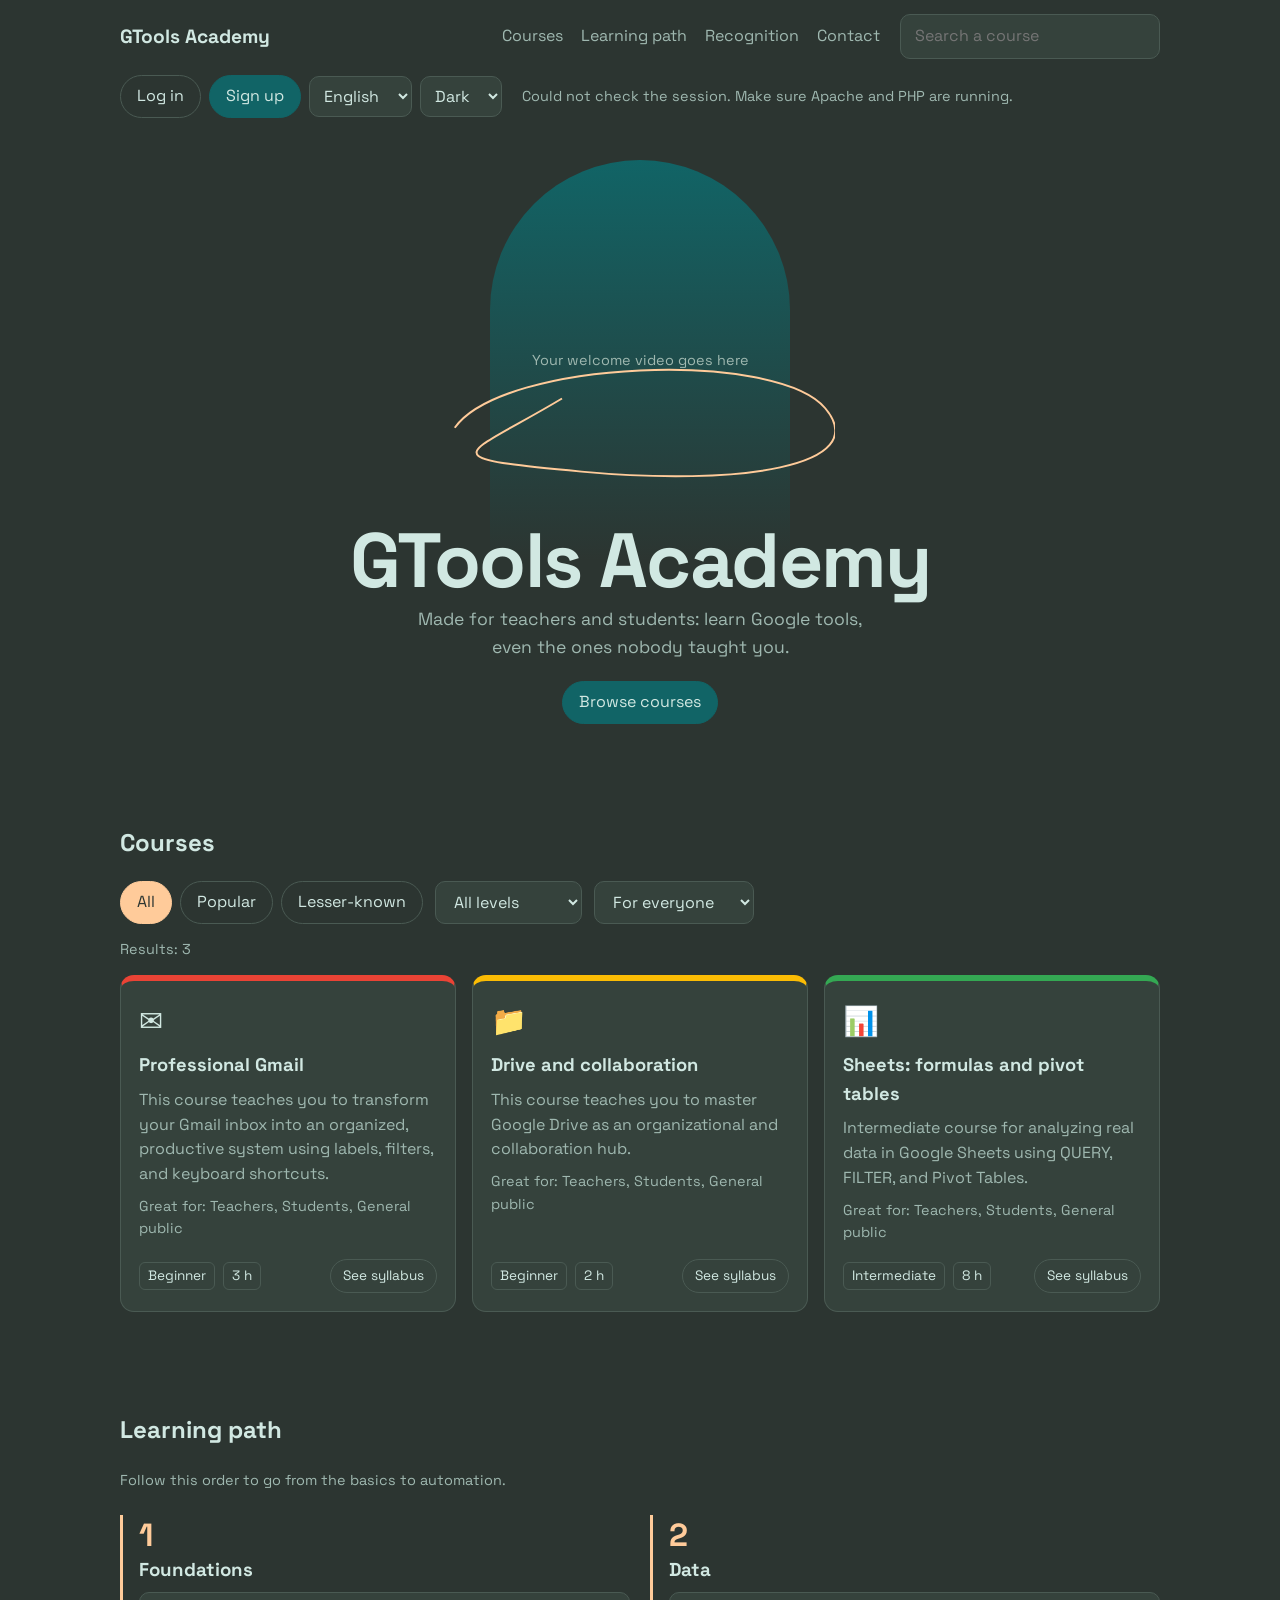
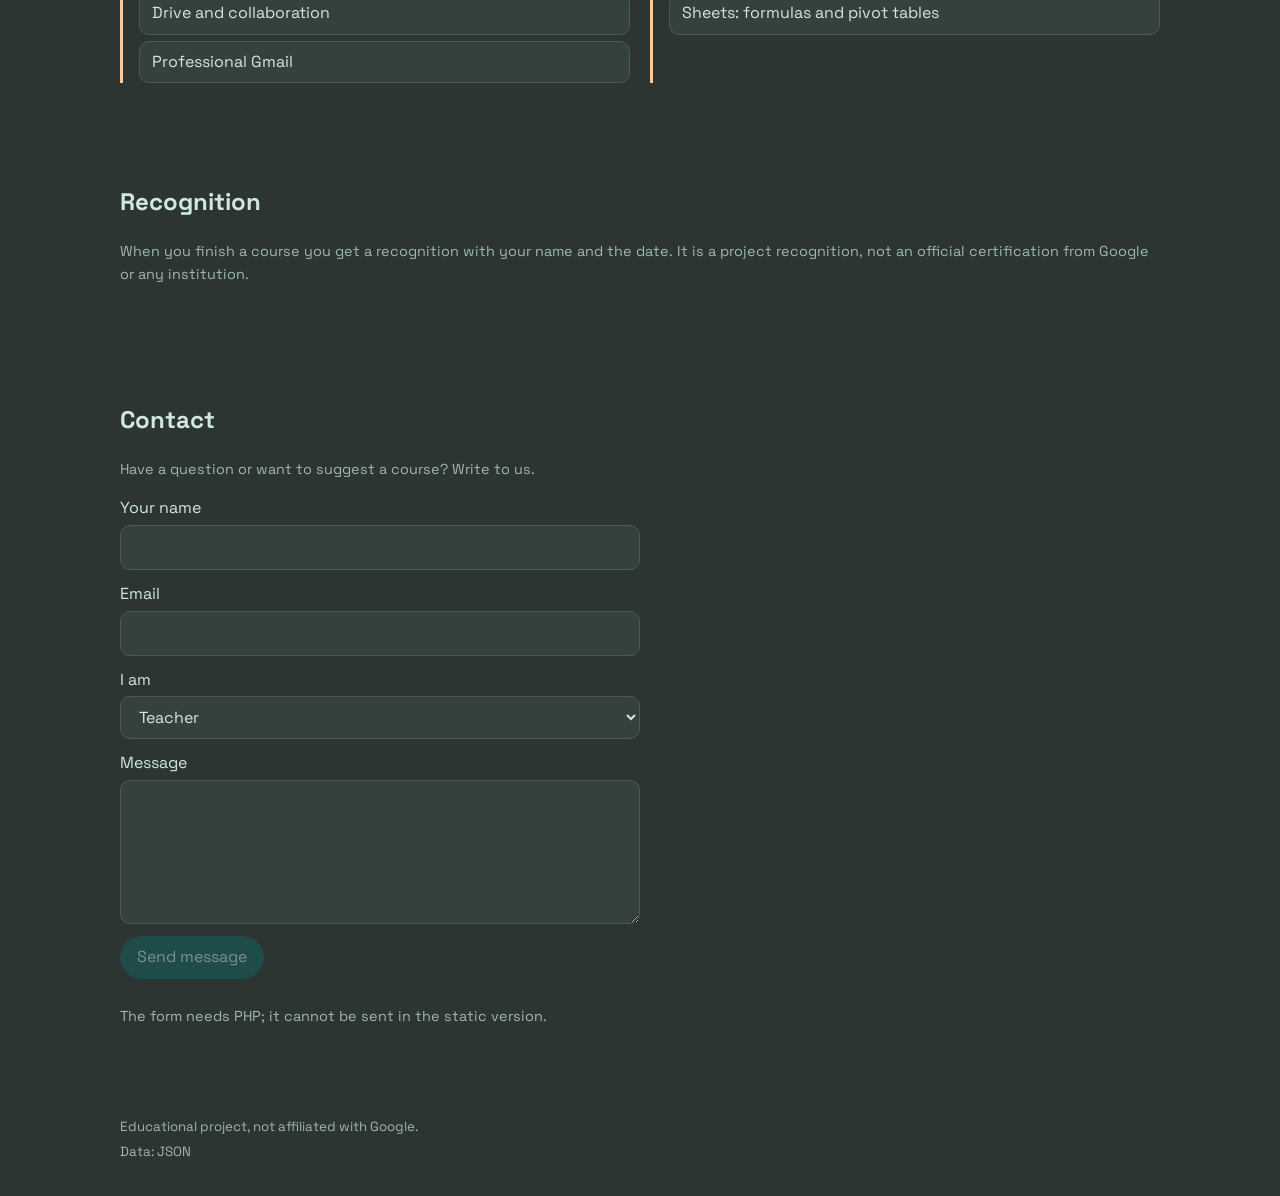
==== commit 38460496: "Correcion detalles login" ====
--- a/index.html
+++ b/index.html
@@ -29,6 +29,22 @@
   <div class="tools">
     <button id="login" type="button" class="ghost"></button>
     <button id="register" type="button" class="solid"></button>
+    <div id="guest-preferences" class="guest-preferences">
+      <label>
+        <span class="visually-hidden" data-i18n="language"></span>
+        <select id="guest-language" aria-label="Language">
+          <option value="es" data-i18n="spanish"></option>
+          <option value="en" data-i18n="english"></option>
+        </select>
+      </label>
+      <label>
+        <span class="visually-hidden" data-i18n="theme"></span>
+        <select id="guest-theme" aria-label="Theme">
+          <option value="dark" data-i18n="dark"></option>
+          <option value="light" data-i18n="light"></option>
+        </select>
+      </label>
+    </div>
     <div class="account-area" id="account-area" hidden>
       <button id="account-trigger" class="account-trigger" type="button" aria-expanded="false" aria-controls="account-menu">
         <img id="account-avatar" alt="" hidden>
@@ -44,7 +60,7 @@
             <span id="account-email"></span>
           </div>
         </div>
-        <a id="account-profile-link" class="account-menu-link" href="profile.html" target="_blank" rel="noopener" data-i18n="manage_profile"></a>
+        <a id="account-profile-link" class="account-menu-link" href="profile.html" data-i18n="manage_profile"></a>
         <button id="account-signout" class="account-menu-link" type="button" data-i18n="logout"></button>
       </section>
     </div>
--- a/css/styles.css
+++ b/css/styles.css
@@ -25,6 +25,9 @@
 .top nav a:hover { color: var(--accent); }
 .tools { display: flex; flex-wrap: wrap; gap: 8px; }
 .top .tools > button[hidden] { display: none; }
+.guest-preferences { display: flex; flex-wrap: wrap; align-items: center; gap: 8px; }
+.guest-preferences[hidden] { display: none; }
+.guest-preferences select { max-width: 120px; padding: 8px 10px; }
 #q { flex: 1 1 180px; max-width: 260px; }
 @media (max-width: 640px) { .top nav { order: 5; width: 100%; } #q { max-width: none; } }
 .account-area { position: relative; }
@@ -86,6 +89,11 @@
 dialog { max-width: min(520px, 92vw); padding: 24px; background: var(--surface); color: var(--ink); border: 1px solid var(--line); border-radius: 16px; }
 dialog::backdrop { background: #0009; }
 dialog h2 { margin-top: 0; }
+dialog.auth-notice { border: 2px solid #ea4335; }
+dialog.auth-notice #auth-title { color: #ff8a80; }
+dialog.auth-notice .auth-alert-message { padding: 14px; color: #ffb4ab; background: #5b2928; border-radius: 10px; font-weight: 700; }
+[data-theme="light"] dialog.auth-notice #auth-title { color: #b3261e; }
+[data-theme="light"] dialog.auth-notice .auth-alert-message { color: #8a1c17; background: #fde8e7; }
 dialog label { display: grid; gap: 4px; margin: 12px 0; }
 dialog .solid, dialog .ghost { margin: 6px 6px 0 0; }
 dialog#dlg-course { max-height: 90vh; overflow-y: auto; }
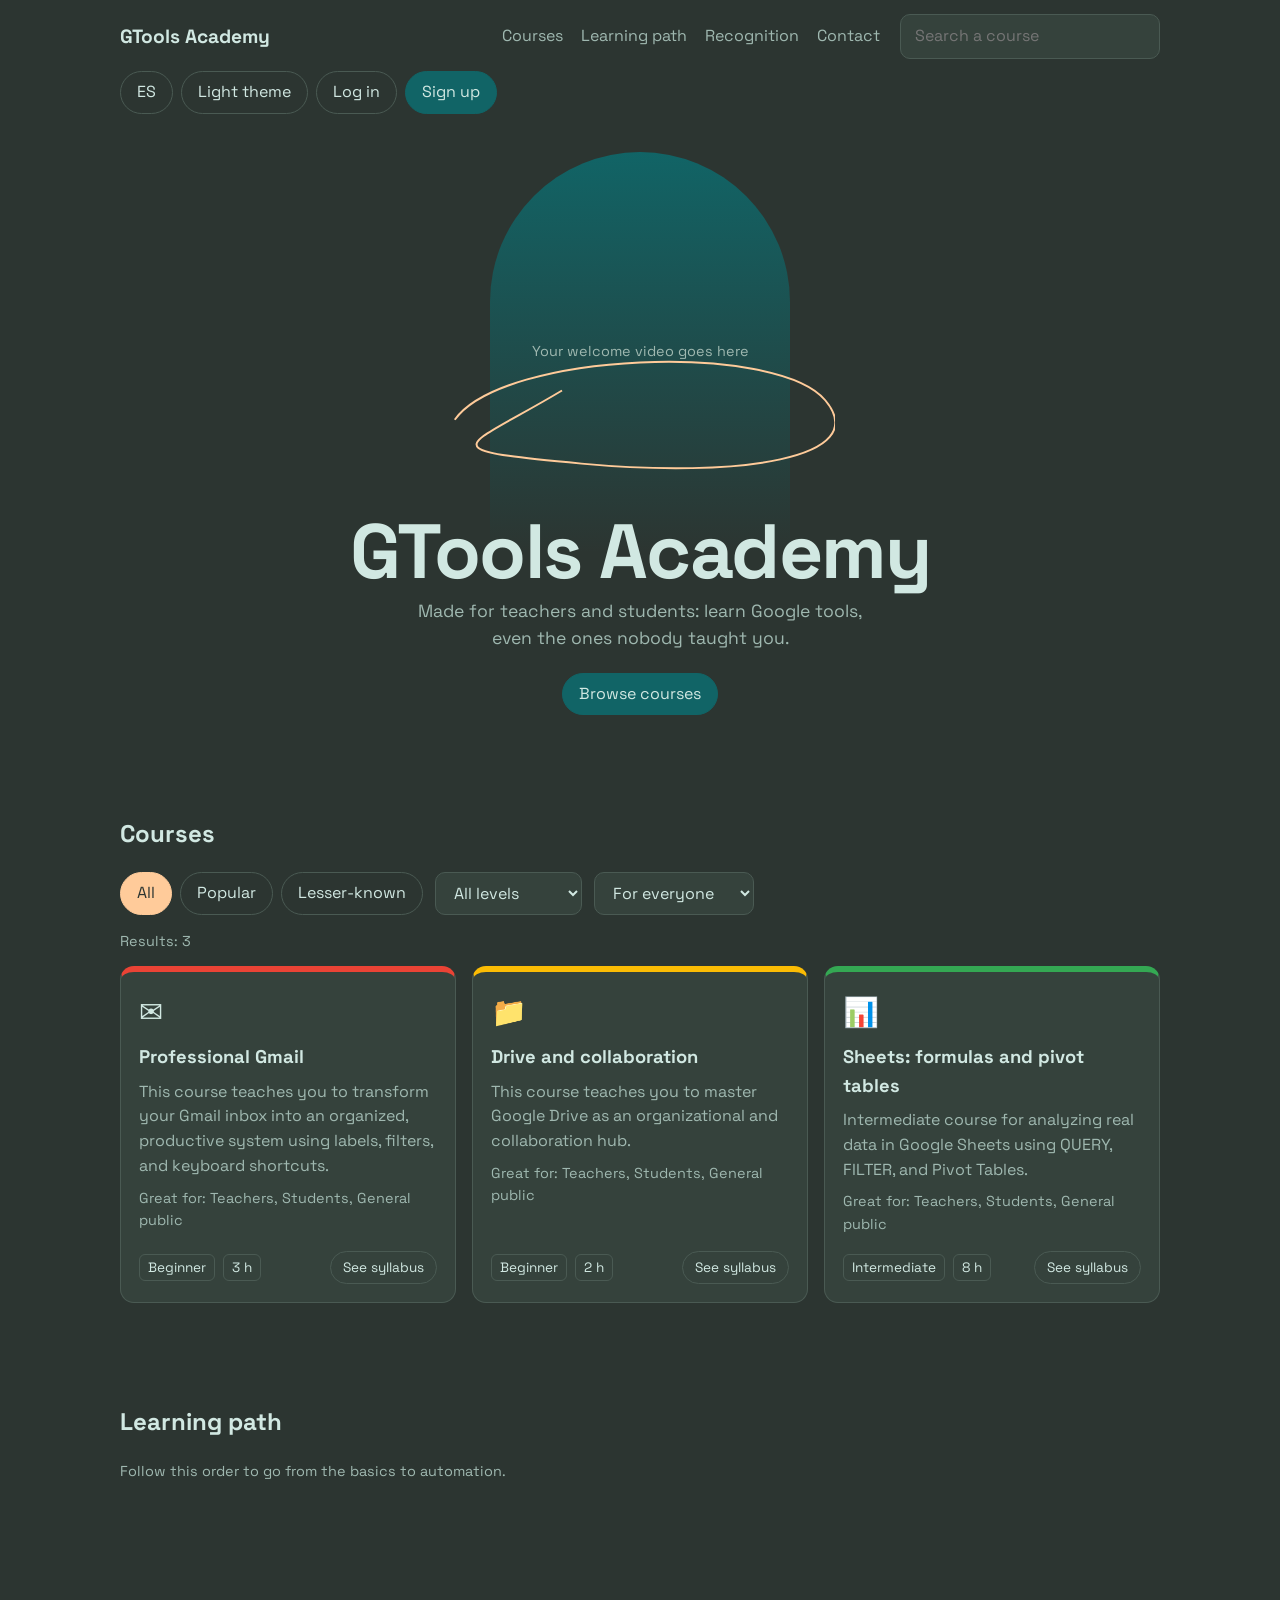
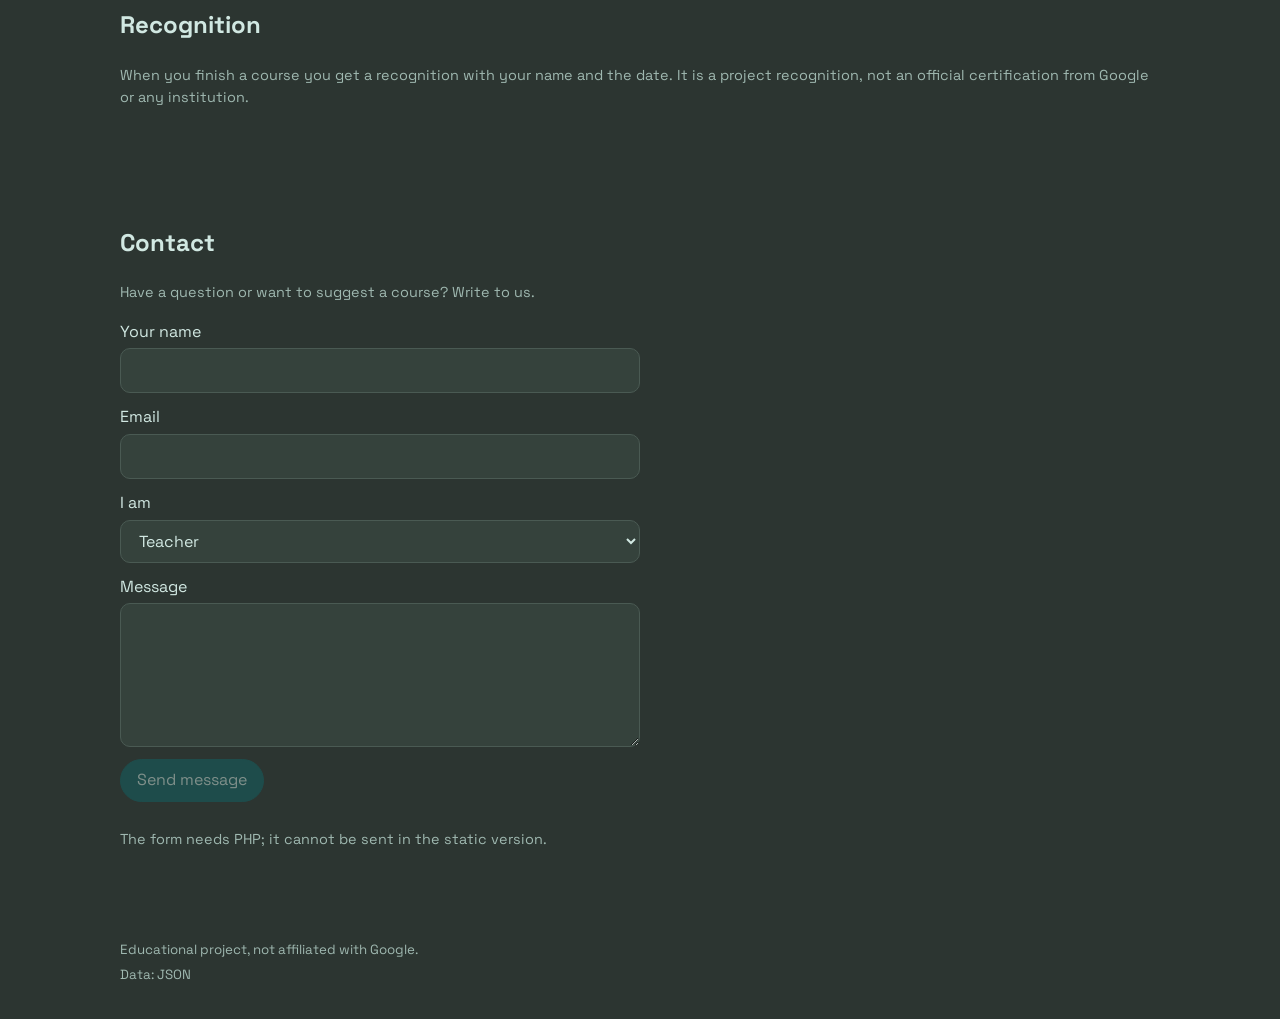
==== commit 475b3679: "Video de bienvenida" ====
--- a/index.html
+++ b/index.html
@@ -27,45 +27,11 @@
   </nav>
   <input id="q" type="search" data-i18n-ph="search">
   <div class="tools">
+    <button id="lang" type="button" class="ghost"></button>
+    <button id="theme" type="button" class="ghost"></button>
     <button id="login" type="button" class="ghost"></button>
     <button id="register" type="button" class="solid"></button>
-    <div id="guest-preferences" class="guest-preferences">
-      <label>
-        <span class="visually-hidden" data-i18n="language"></span>
-        <select id="guest-language" aria-label="Language">
-          <option value="es" data-i18n="spanish"></option>
-          <option value="en" data-i18n="english"></option>
-        </select>
-      </label>
-      <label>
-        <span class="visually-hidden" data-i18n="theme"></span>
-        <select id="guest-theme" aria-label="Theme">
-          <option value="dark" data-i18n="dark"></option>
-          <option value="light" data-i18n="light"></option>
-        </select>
-      </label>
-    </div>
-    <div class="account-area" id="account-area" hidden>
-      <button id="account-trigger" class="account-trigger" type="button" aria-expanded="false" aria-controls="account-menu">
-        <img id="account-avatar" alt="" hidden>
-        <span id="account-initials" aria-hidden="true"></span>
-        <span class="visually-hidden" data-i18n="account_menu"></span>
-      </button>
-      <section id="account-menu" class="account-menu" aria-label="Account" hidden>
-        <div class="account-menu-user">
-          <img id="account-menu-avatar" alt="" hidden>
-          <span id="account-menu-initials" class="account-menu-initials" aria-hidden="true"></span>
-          <div>
-            <strong id="account-name"></strong>
-            <span id="account-email"></span>
-          </div>
-        </div>
-        <a id="account-profile-link" class="account-menu-link" href="profile.html" data-i18n="manage_profile"></a>
-        <button id="account-signout" class="account-menu-link" type="button" data-i18n="logout"></button>
-      </section>
-    </div>
   </div>
-  <p id="account-status" class="note" role="status" aria-live="polite" hidden></p>
 </header>
 
 <main>
@@ -75,9 +41,9 @@
       <video id="welcome" autoplay muted loop playsinline>
         <source src="assets/video/bienvenida.mov" type='video/quicktime; codecs="hvc1"'>
         <source src="assets/video/bienvenida.webm" type="video/webm">
+        <source src="assets/video/videoPrincipal.mp4" type="video/mp4">
       </video>
       <svg class="swirl" viewBox="0 0 400 160" aria-hidden="true"><path d="M10 90C60 20 340 10 390 70S300 150 140 135 20 120 120 60"/></svg>
-      <button id="sound" type="button" hidden>🔇</button>
     </div>
     <h1>GTools Academy</h1>
     <p data-i18n="hero_sub"></p>
@@ -146,13 +112,13 @@
 <footer class="foot"><small data-i18n="footer"></small><br><small id="source"></small></footer>
 
 <dialog id="dlg-auth">
-  <div>
+  <form id="auth-form" method="dialog">
     <h2 id="auth-title"></h2>
-    <a id="google-login" class="solid" href="api/auth.php?action=login" data-i18n="google"></a>
-    <button id="auth-close" class="ghost" type="button" data-i18n="close"></button>
+    <label><span data-i18n="name_label"></span><input id="auth-name" required autocomplete="name"></label>
+    <button class="solid" value="ok" data-i18n="google"></button>
+    <button class="ghost" value="cancel" formnovalidate data-i18n="close"></button>
     <p class="note" data-i18n="auth_note"></p>
-    <p id="auth-status" class="note" role="status" aria-live="polite"></p>
-  </div>
+  </form>
 </dialog>
 <dialog id="dlg-course"><div id="course-body"></div></dialog>
 </body>
--- a/css/styles.css
+++ b/css/styles.css
@@ -24,27 +24,8 @@
 .top nav a { color: var(--muted); text-decoration: none; }
 .top nav a:hover { color: var(--accent); }
 .tools { display: flex; flex-wrap: wrap; gap: 8px; }
-.top .tools > button[hidden] { display: none; }
-.guest-preferences { display: flex; flex-wrap: wrap; align-items: center; gap: 8px; }
-.guest-preferences[hidden] { display: none; }
-.guest-preferences select { max-width: 120px; padding: 8px 10px; }
 #q { flex: 1 1 180px; max-width: 260px; }
 @media (max-width: 640px) { .top nav { order: 5; width: 100%; } #q { max-width: none; } }
-.account-area { position: relative; }
-.account-trigger { display: grid; width: 42px; height: 42px; place-items: center; padding: 0; overflow: hidden; color: var(--ink); background: transparent; border: 0; border-radius: 50%; cursor: pointer; }
-.account-trigger img, .profile-identity img { width: 100%; height: 100%; object-fit: cover; border-radius: 50%; }
-.account-trigger img[hidden], .account-menu-user img[hidden], .account-menu-user .account-menu-initials[hidden], .profile-identity img[hidden] { display: none; }
-.account-trigger #account-initials { display: grid; width: 100%; height: 100%; place-items: center; color: var(--on-accent); background: var(--accent); border-radius: 50%; font-weight: 700; }
-.account-trigger #account-initials[hidden] { display: none; }
-.account-menu { position: absolute; z-index: 20; top: calc(100% + 10px); right: 0; width: min(340px, calc(100vw - 40px)); padding: 12px; color: var(--ink); background: var(--surface); border: 1px solid var(--line); border-radius: 18px; box-shadow: 0 16px 40px #0005; }
-.account-menu-user { display: flex; align-items: center; gap: 14px; padding: 12px; border-bottom: 1px solid var(--line); }
-.account-menu-user img, .account-menu-initials { flex: 0 0 52px; width: 52px; height: 52px; border-radius: 50%; }
-.account-menu-initials, .profile-initials { display: grid; place-items: center; color: var(--on-accent); background: var(--accent); font-weight: 700; }
-.account-menu-user strong, .account-menu-user span { display: block; overflow-wrap: anywhere; }
-.account-menu-user span { color: var(--muted); font-size: 0.88rem; }
-.account-menu-link { display: block; width: 100%; padding: 12px; color: var(--ink); text-align: left; text-decoration: none; background: transparent; border: 0; border-radius: 10px; cursor: pointer; }
-.account-menu-link:hover { background: var(--bg); }
-.visually-hidden { position: absolute; width: 1px; height: 1px; padding: 0; margin: -1px; overflow: hidden; clip: rect(0, 0, 0, 0); white-space: nowrap; border: 0; }
 
 .solid, .ghost, .chip { display: inline-block; border: 1px solid var(--line); border-radius: 999px; padding: 8px 16px; background: transparent; cursor: pointer; text-decoration: none; }
 .solid { background: var(--brand); border-color: var(--brand); color: var(--on-brand); }
@@ -58,7 +39,6 @@
 .ph { position: absolute; inset: 0; display: grid; place-items: center; padding: 24px; color: var(--muted); font-size: 0.9rem; }
 .arch.has-video .ph { display: none; }
 .swirl { position: absolute; left: -15%; bottom: 16%; width: 130%; fill: none; stroke: var(--accent); stroke-width: 2; pointer-events: none; }
-#sound { position: absolute; right: 8px; bottom: 8px; width: 38px; height: 38px; border-radius: 50%; border: 1px solid var(--line); background: var(--surface); cursor: pointer; }
 .hero h1 { position: relative; margin: -0.5em 0 8px; font-size: clamp(2.4rem, 9vw, 4.8rem); line-height: 1; letter-spacing: -0.02em; }
 .hero p { max-width: 44ch; margin: 0 auto 20px; color: var(--muted); font-size: 1.1rem; }
 
@@ -89,26 +69,9 @@
 dialog { max-width: min(520px, 92vw); padding: 24px; background: var(--surface); color: var(--ink); border: 1px solid var(--line); border-radius: 16px; }
 dialog::backdrop { background: #0009; }
 dialog h2 { margin-top: 0; }
-dialog.auth-notice { border: 2px solid #ea4335; }
-dialog.auth-notice #auth-title { color: #ff8a80; }
-dialog.auth-notice .auth-alert-message { padding: 14px; color: #ffb4ab; background: #5b2928; border-radius: 10px; font-weight: 700; }
-[data-theme="light"] dialog.auth-notice #auth-title { color: #b3261e; }
-[data-theme="light"] dialog.auth-notice .auth-alert-message { color: #8a1c17; background: #fde8e7; }
 dialog label { display: grid; gap: 4px; margin: 12px 0; }
 dialog .solid, dialog .ghost { margin: 6px 6px 0 0; }
 dialog#dlg-course { max-height: 90vh; overflow-y: auto; }
-.profile-main { max-width: 720px; margin: 32px auto; padding: 0 20px; }
-.profile-header { justify-content: space-between; }
-.profile-card { display: block; padding: clamp(24px, 5vw, 48px); border-top-color: var(--accent); }
-.profile-card h1 { margin: 8px 0; }
-.section-kicker { color: var(--accent); font-size: 0.85rem; font-weight: 700; text-transform: uppercase; letter-spacing: 0.08em; }
-.profile-identity { display: flex; align-items: center; gap: 18px; margin: 28px 0; }
-.profile-identity img, .profile-initials { flex: 0 0 76px; width: 76px; height: 76px; border-radius: 50%; }
-.profile-identity h2, .profile-identity p { margin: 0; overflow-wrap: anywhere; }
-.profile-preferences { display: grid; gap: 16px; max-width: 440px; }
-.profile-preferences label { display: grid; gap: 6px; }
-.profile-preferences select { width: 100%; }
-.profile-card [hidden] { display: none; }
 .award { margin-top: 12px; padding: 12px; border: 2px solid var(--accent); border-radius: 12px; font-family: var(--head); }
 .foot { padding-block: 32px; color: var(--muted); }
 
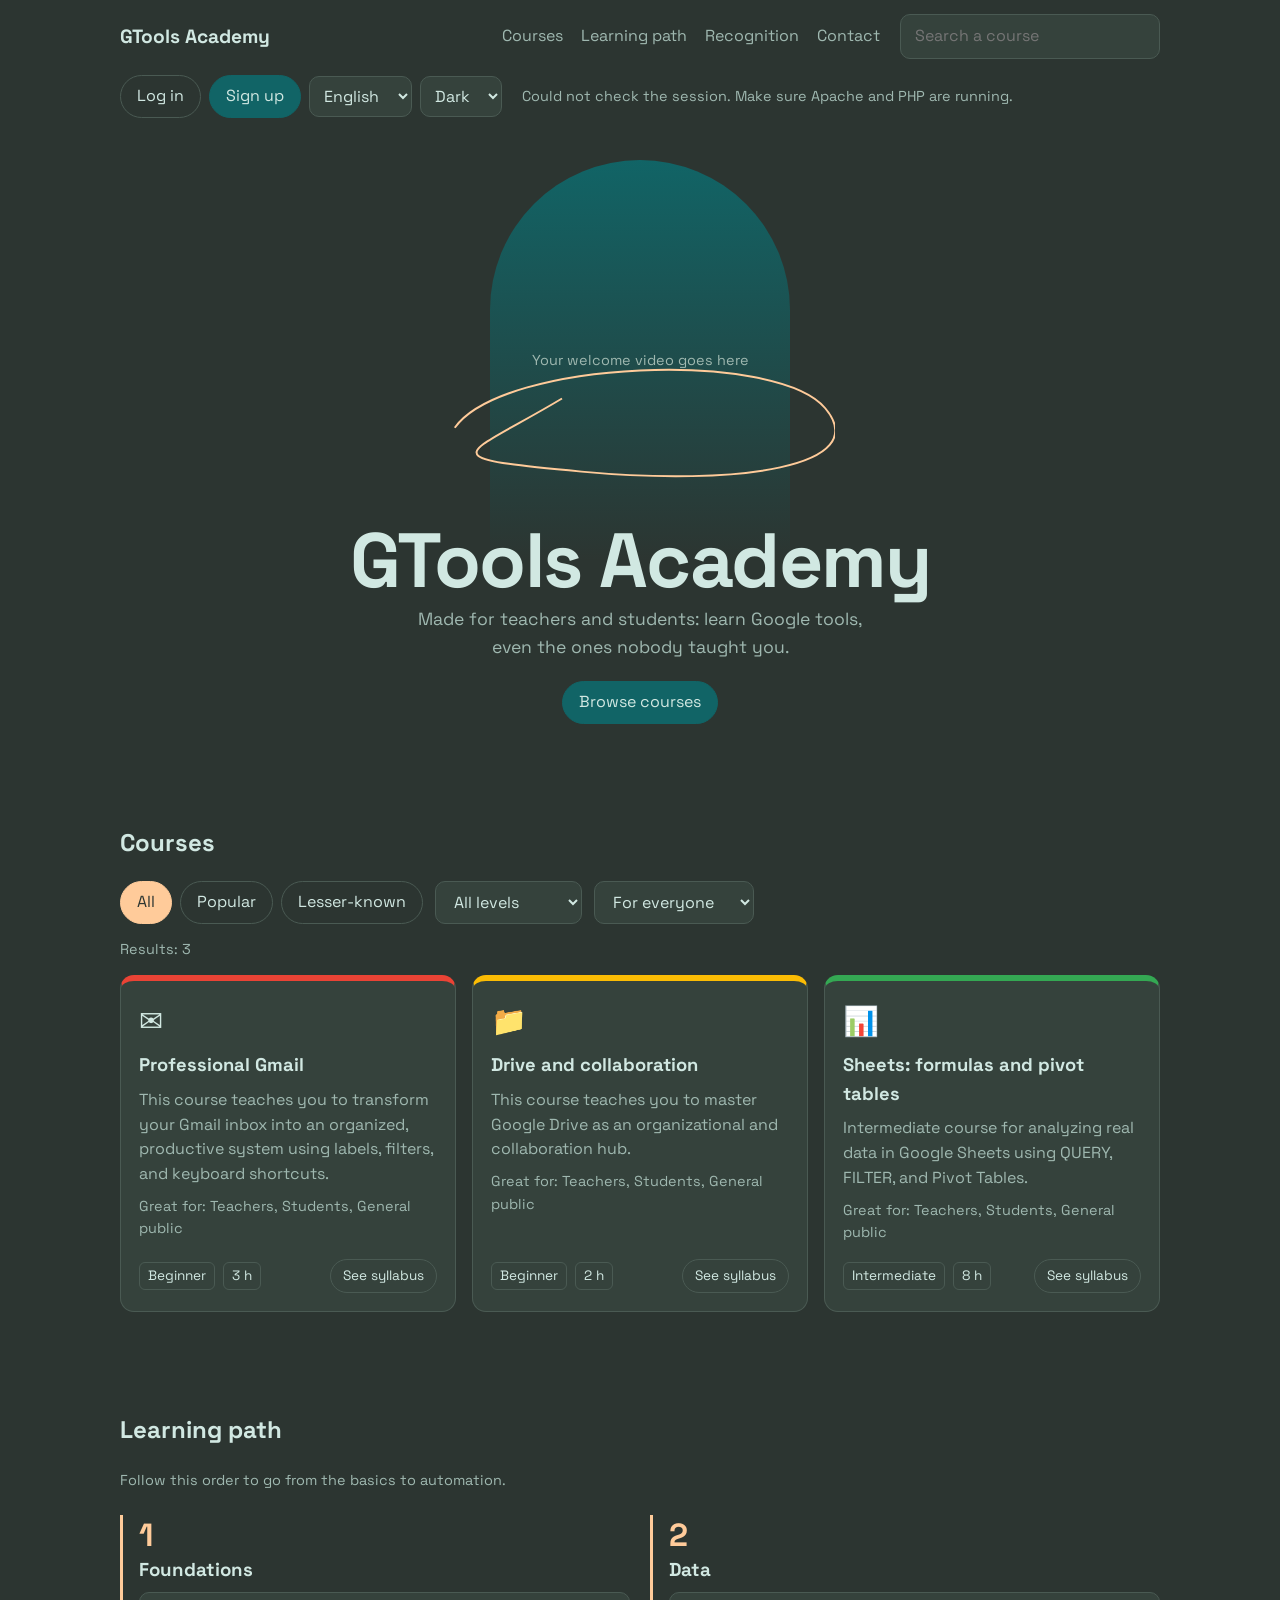
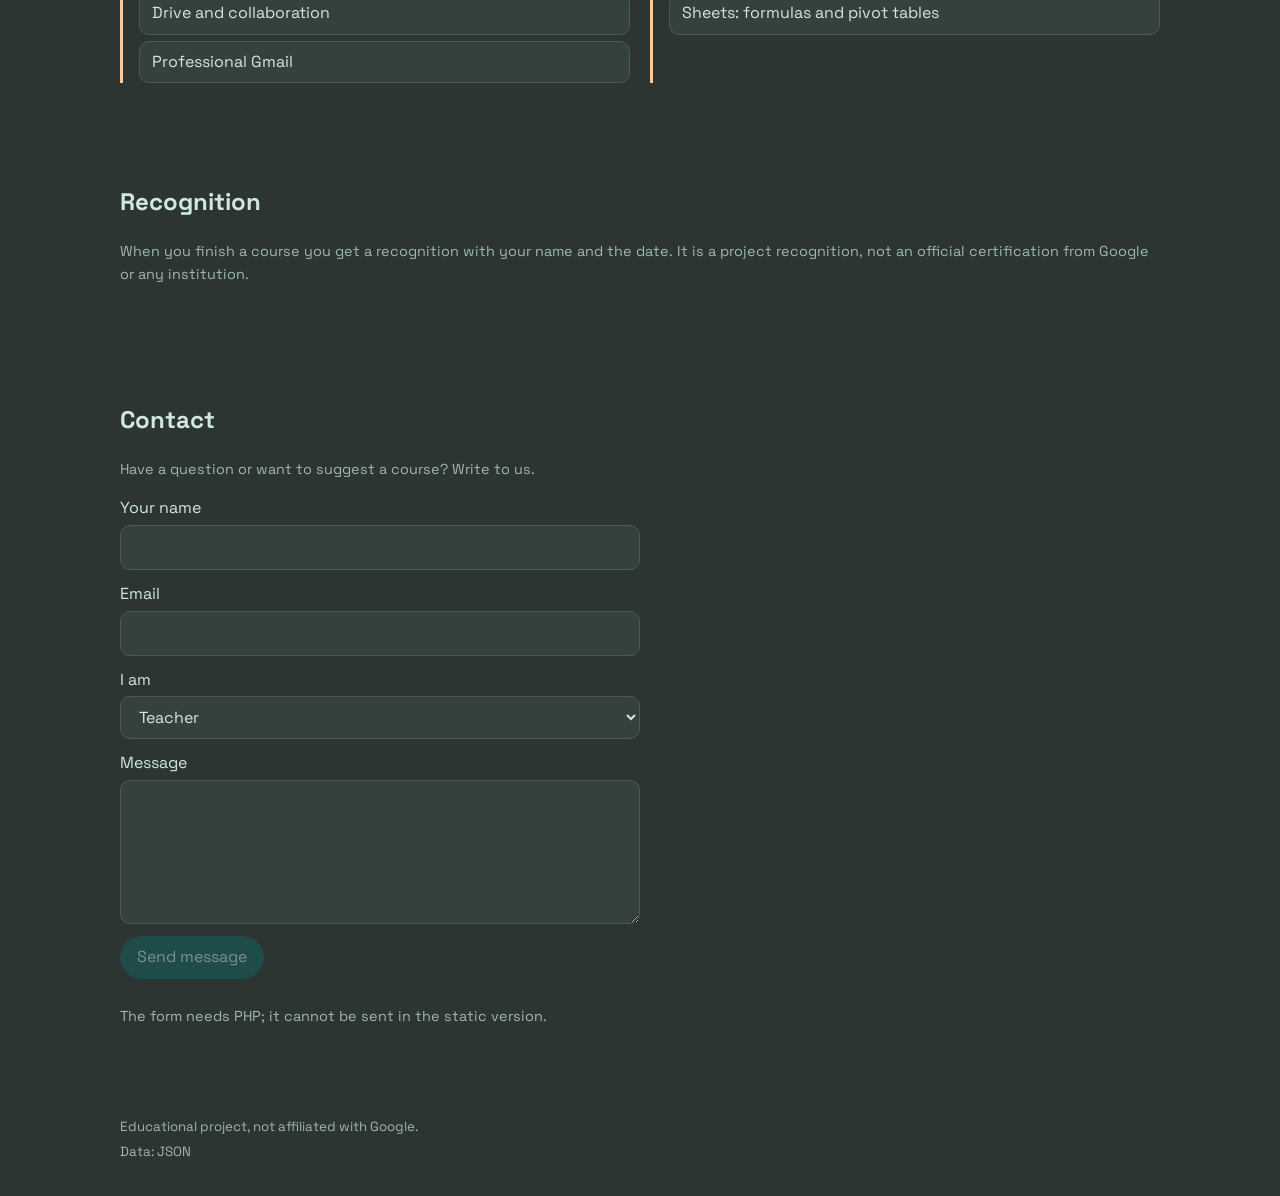
==== commit c6fa9d8f: "Merge Login con Main" ====
--- a/index.html
+++ b/index.html
@@ -27,11 +27,45 @@
   </nav>
   <input id="q" type="search" data-i18n-ph="search">
   <div class="tools">
-    <button id="lang" type="button" class="ghost"></button>
-    <button id="theme" type="button" class="ghost"></button>
     <button id="login" type="button" class="ghost"></button>
     <button id="register" type="button" class="solid"></button>
+    <div id="guest-preferences" class="guest-preferences">
+      <label>
+        <span class="visually-hidden" data-i18n="language"></span>
+        <select id="guest-language" aria-label="Language">
+          <option value="es" data-i18n="spanish"></option>
+          <option value="en" data-i18n="english"></option>
+        </select>
+      </label>
+      <label>
+        <span class="visually-hidden" data-i18n="theme"></span>
+        <select id="guest-theme" aria-label="Theme">
+          <option value="dark" data-i18n="dark"></option>
+          <option value="light" data-i18n="light"></option>
+        </select>
+      </label>
+    </div>
+    <div class="account-area" id="account-area" hidden>
+      <button id="account-trigger" class="account-trigger" type="button" aria-expanded="false" aria-controls="account-menu">
+        <img id="account-avatar" alt="" hidden>
+        <span id="account-initials" aria-hidden="true"></span>
+        <span class="visually-hidden" data-i18n="account_menu"></span>
+      </button>
+      <section id="account-menu" class="account-menu" aria-label="Account" hidden>
+        <div class="account-menu-user">
+          <img id="account-menu-avatar" alt="" hidden>
+          <span id="account-menu-initials" class="account-menu-initials" aria-hidden="true"></span>
+          <div>
+            <strong id="account-name"></strong>
+            <span id="account-email"></span>
+          </div>
+        </div>
+        <a id="account-profile-link" class="account-menu-link" href="profile.html" data-i18n="manage_profile"></a>
+        <button id="account-signout" class="account-menu-link" type="button" data-i18n="logout"></button>
+      </section>
+    </div>
   </div>
+  <p id="account-status" class="note" role="status" aria-live="polite" hidden></p>
 </header>
 
 <main>
@@ -112,13 +146,13 @@
 <footer class="foot"><small data-i18n="footer"></small><br><small id="source"></small></footer>
 
 <dialog id="dlg-auth">
-  <form id="auth-form" method="dialog">
+  <div>
     <h2 id="auth-title"></h2>
-    <label><span data-i18n="name_label"></span><input id="auth-name" required autocomplete="name"></label>
-    <button class="solid" value="ok" data-i18n="google"></button>
-    <button class="ghost" value="cancel" formnovalidate data-i18n="close"></button>
+    <a id="google-login" class="solid" href="api/auth.php?action=login" data-i18n="google"></a>
+    <button id="auth-close" class="ghost" type="button" data-i18n="close"></button>
     <p class="note" data-i18n="auth_note"></p>
-  </form>
+    <p id="auth-status" class="note" role="status" aria-live="polite"></p>
+  </div>
 </dialog>
 <dialog id="dlg-course"><div id="course-body"></div></dialog>
 </body>
--- a/css/styles.css
+++ b/css/styles.css
@@ -24,8 +24,27 @@
 .top nav a { color: var(--muted); text-decoration: none; }
 .top nav a:hover { color: var(--accent); }
 .tools { display: flex; flex-wrap: wrap; gap: 8px; }
+.top .tools > button[hidden] { display: none; }
+.guest-preferences { display: flex; flex-wrap: wrap; align-items: center; gap: 8px; }
+.guest-preferences[hidden] { display: none; }
+.guest-preferences select { max-width: 120px; padding: 8px 10px; }
 #q { flex: 1 1 180px; max-width: 260px; }
 @media (max-width: 640px) { .top nav { order: 5; width: 100%; } #q { max-width: none; } }
+.account-area { position: relative; }
+.account-trigger { display: grid; width: 42px; height: 42px; place-items: center; padding: 0; overflow: hidden; color: var(--ink); background: transparent; border: 0; border-radius: 50%; cursor: pointer; }
+.account-trigger img, .profile-identity img { width: 100%; height: 100%; object-fit: cover; border-radius: 50%; }
+.account-trigger img[hidden], .account-menu-user img[hidden], .account-menu-user .account-menu-initials[hidden], .profile-identity img[hidden] { display: none; }
+.account-trigger #account-initials { display: grid; width: 100%; height: 100%; place-items: center; color: var(--on-accent); background: var(--accent); border-radius: 50%; font-weight: 700; }
+.account-trigger #account-initials[hidden] { display: none; }
+.account-menu { position: absolute; z-index: 20; top: calc(100% + 10px); right: 0; width: min(340px, calc(100vw - 40px)); padding: 12px; color: var(--ink); background: var(--surface); border: 1px solid var(--line); border-radius: 18px; box-shadow: 0 16px 40px #0005; }
+.account-menu-user { display: flex; align-items: center; gap: 14px; padding: 12px; border-bottom: 1px solid var(--line); }
+.account-menu-user img, .account-menu-initials { flex: 0 0 52px; width: 52px; height: 52px; border-radius: 50%; }
+.account-menu-initials, .profile-initials { display: grid; place-items: center; color: var(--on-accent); background: var(--accent); font-weight: 700; }
+.account-menu-user strong, .account-menu-user span { display: block; overflow-wrap: anywhere; }
+.account-menu-user span { color: var(--muted); font-size: 0.88rem; }
+.account-menu-link { display: block; width: 100%; padding: 12px; color: var(--ink); text-align: left; text-decoration: none; background: transparent; border: 0; border-radius: 10px; cursor: pointer; }
+.account-menu-link:hover { background: var(--bg); }
+.visually-hidden { position: absolute; width: 1px; height: 1px; padding: 0; margin: -1px; overflow: hidden; clip: rect(0, 0, 0, 0); white-space: nowrap; border: 0; }
 
 .solid, .ghost, .chip { display: inline-block; border: 1px solid var(--line); border-radius: 999px; padding: 8px 16px; background: transparent; cursor: pointer; text-decoration: none; }
 .solid { background: var(--brand); border-color: var(--brand); color: var(--on-brand); }
@@ -69,9 +88,26 @@
 dialog { max-width: min(520px, 92vw); padding: 24px; background: var(--surface); color: var(--ink); border: 1px solid var(--line); border-radius: 16px; }
 dialog::backdrop { background: #0009; }
 dialog h2 { margin-top: 0; }
+dialog.auth-notice { border: 2px solid #ea4335; }
+dialog.auth-notice #auth-title { color: #ff8a80; }
+dialog.auth-notice .auth-alert-message { padding: 14px; color: #ffb4ab; background: #5b2928; border-radius: 10px; font-weight: 700; }
+[data-theme="light"] dialog.auth-notice #auth-title { color: #b3261e; }
+[data-theme="light"] dialog.auth-notice .auth-alert-message { color: #8a1c17; background: #fde8e7; }
 dialog label { display: grid; gap: 4px; margin: 12px 0; }
 dialog .solid, dialog .ghost { margin: 6px 6px 0 0; }
 dialog#dlg-course { max-height: 90vh; overflow-y: auto; }
+.profile-main { max-width: 720px; margin: 32px auto; padding: 0 20px; }
+.profile-header { justify-content: space-between; }
+.profile-card { display: block; padding: clamp(24px, 5vw, 48px); border-top-color: var(--accent); }
+.profile-card h1 { margin: 8px 0; }
+.section-kicker { color: var(--accent); font-size: 0.85rem; font-weight: 700; text-transform: uppercase; letter-spacing: 0.08em; }
+.profile-identity { display: flex; align-items: center; gap: 18px; margin: 28px 0; }
+.profile-identity img, .profile-initials { flex: 0 0 76px; width: 76px; height: 76px; border-radius: 50%; }
+.profile-identity h2, .profile-identity p { margin: 0; overflow-wrap: anywhere; }
+.profile-preferences { display: grid; gap: 16px; max-width: 440px; }
+.profile-preferences label { display: grid; gap: 6px; }
+.profile-preferences select { width: 100%; }
+.profile-card [hidden] { display: none; }
 .award { margin-top: 12px; padding: 12px; border: 2px solid var(--accent); border-radius: 12px; font-family: var(--head); }
 .foot { padding-block: 32px; color: var(--muted); }
 
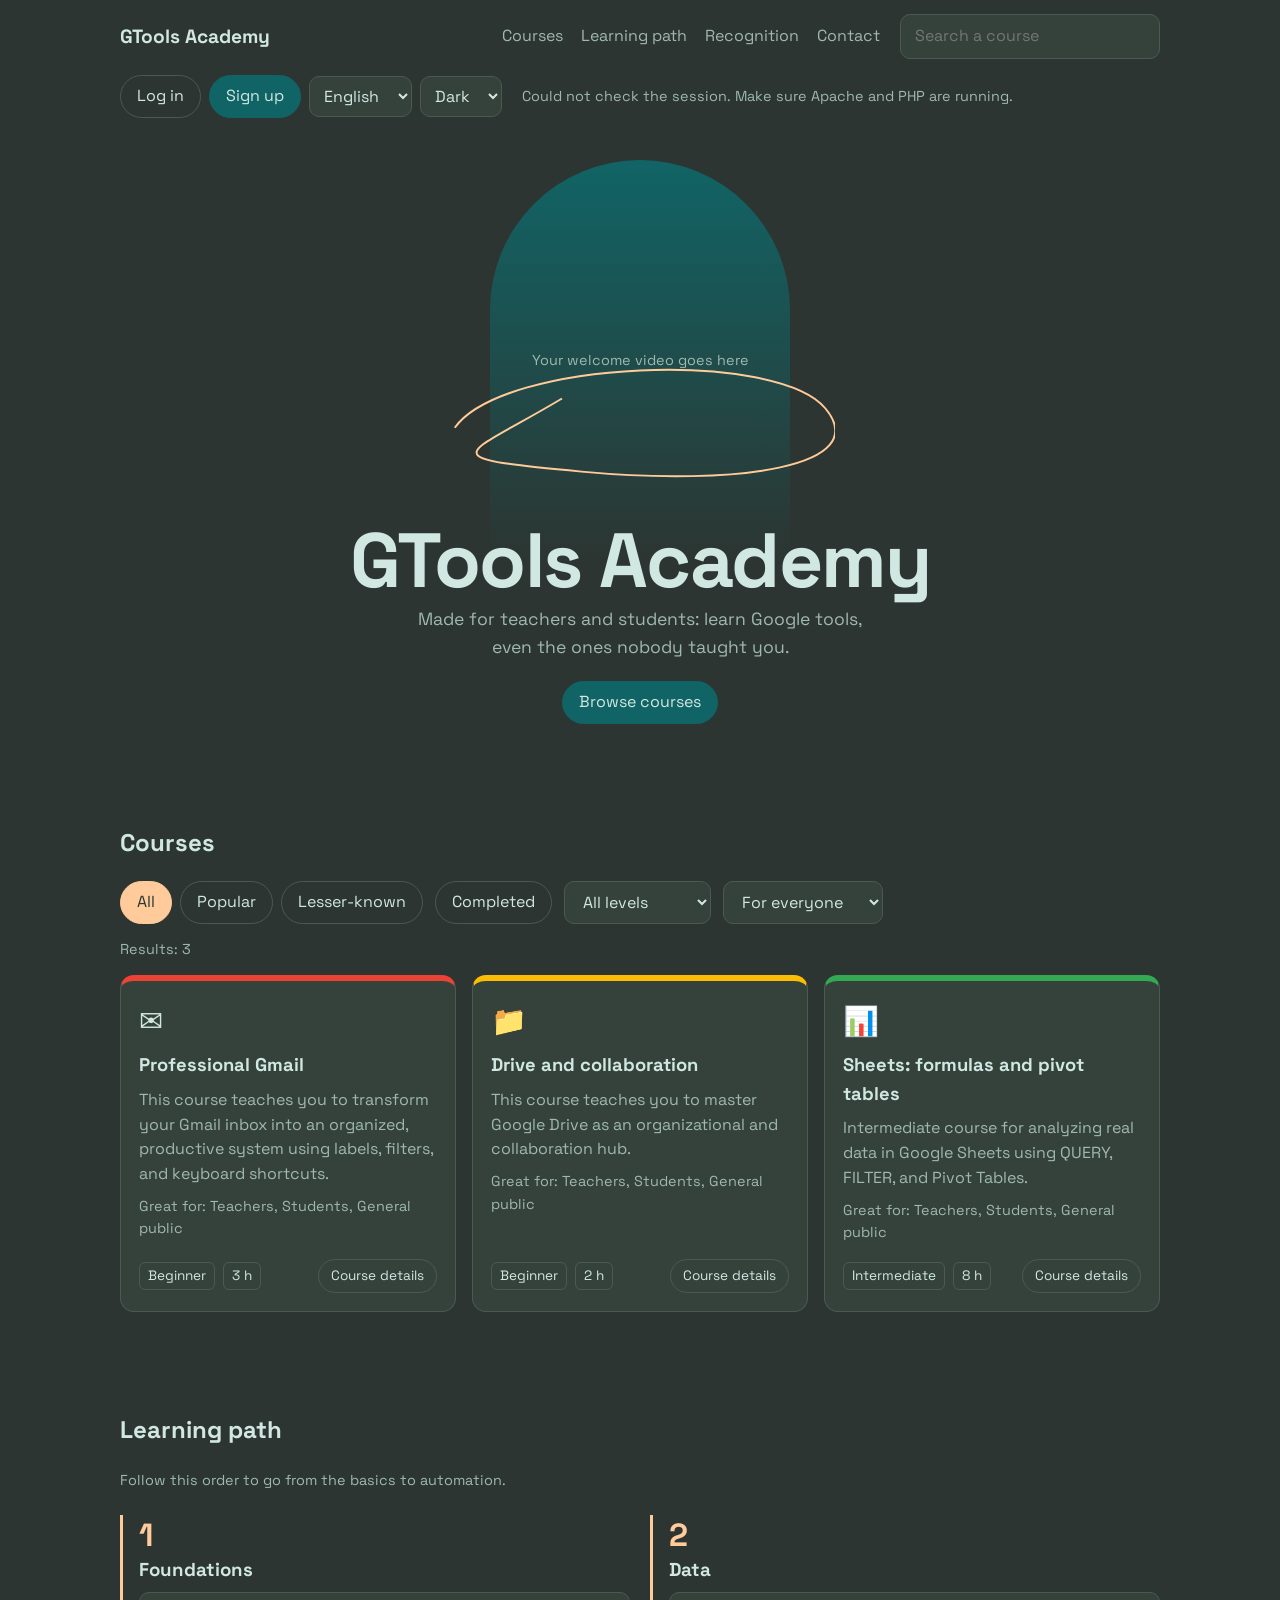
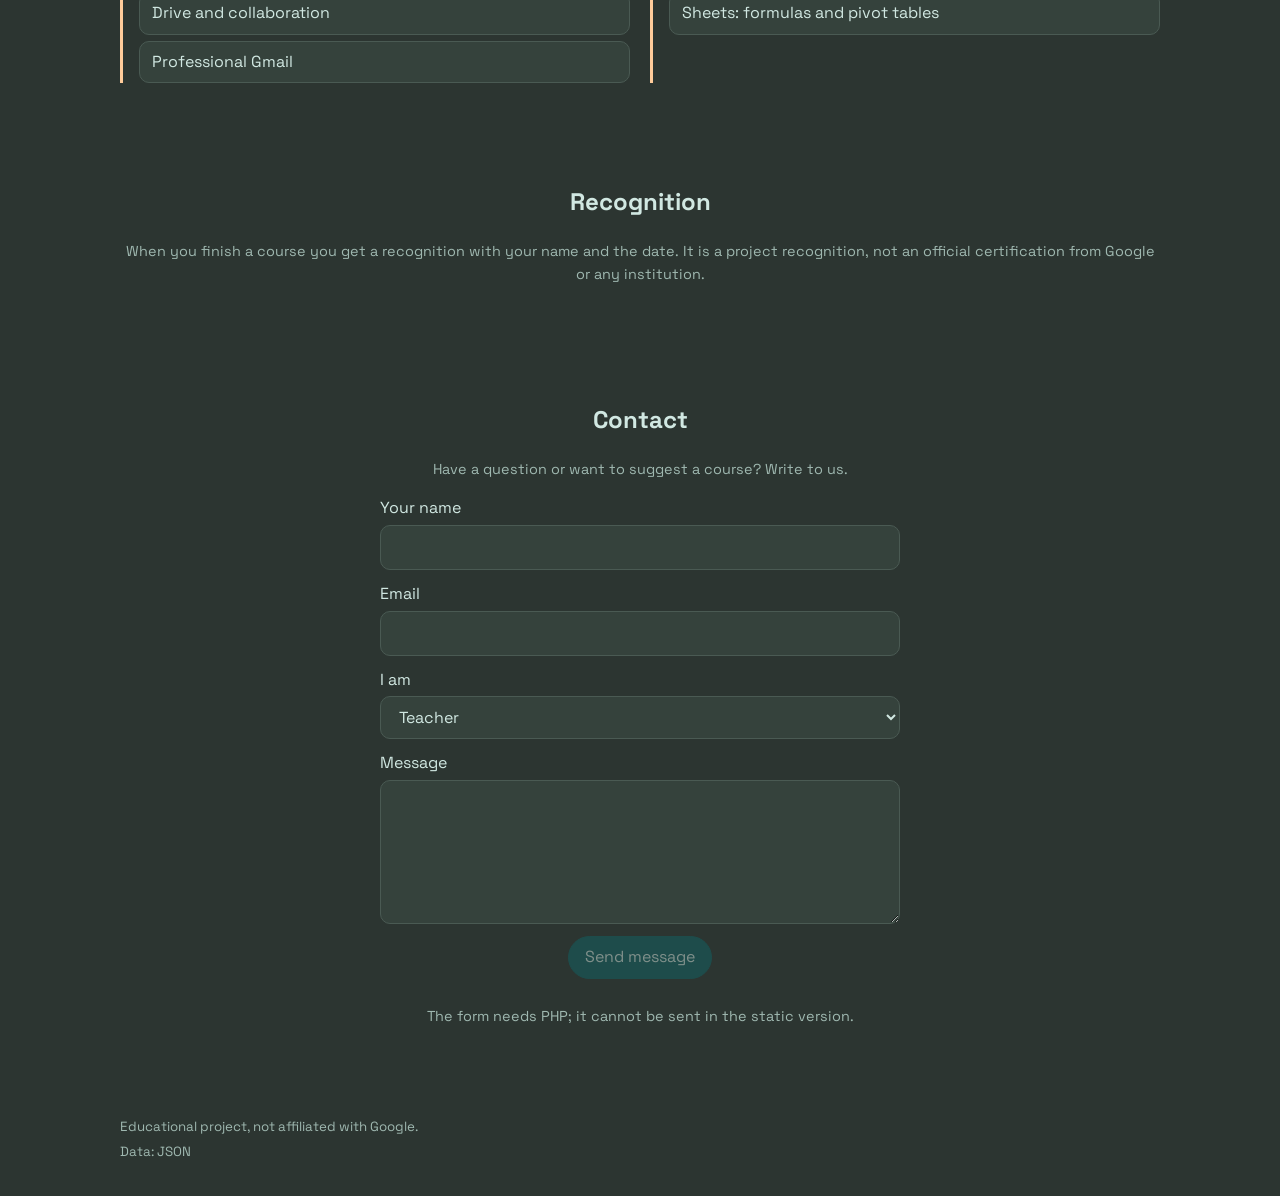
==== commit 52e9fc32: "Mejora disenio Sitio" ====
--- a/index.html
+++ b/index.html
@@ -13,8 +13,8 @@
   <link rel="preconnect" href="https://fonts.googleapis.com">
   <link rel="preconnect" href="https://fonts.gstatic.com" crossorigin>
   <link href="https://fonts.googleapis.com/css2?family=Fraunces:wght@600;700&family=Space+Grotesk:wght@400;500;700&display=swap" rel="stylesheet">
-  <link rel="stylesheet" href="css/styles.css">
-  <script src="js/main.js" defer></script>
+  <link rel="stylesheet" href="css/styles.css?v=home-center-1">
+  <script src="js/main.js?v=course-search-1" defer></script>
 </head>
 <body>
 <header class="top">
@@ -25,7 +25,10 @@
     <a href="#reconocimiento" data-i18n="nav_award"></a>
     <a href="#contacto" data-i18n="nav_contact"></a>
   </nav>
-  <input id="q" type="search" data-i18n-ph="search">
+  <div class="course-search">
+    <input id="q" type="search" data-i18n-ph="search" role="combobox" aria-autocomplete="list" aria-expanded="false" aria-controls="search-suggestions" autocomplete="off">
+    <div id="search-suggestions" class="course-search-suggestions" role="listbox" hidden></div>
+  </div>
   <div class="tools">
     <button id="login" type="button" class="ghost"></button>
     <button id="register" type="button" class="solid"></button>
@@ -92,6 +95,7 @@
         <button class="chip" data-cat="populares" aria-pressed="false" data-i18n="cat_pop"></button>
         <button class="chip" data-cat="poco-conocidas" aria-pressed="false" data-i18n="cat_rare"></button>
       </div>
+      <button id="completed-filter" class="chip" type="button" aria-pressed="false" data-i18n="completed_filter"></button>
       <select id="level" aria-label="Level">
         <option value="all" data-i18n="lvl_all"></option>
         <option value="basico" data-i18n="lvl_basico"></option>
--- a/css/styles.css
+++ b/css/styles.css
@@ -28,8 +28,13 @@
 .guest-preferences { display: flex; flex-wrap: wrap; align-items: center; gap: 8px; }
 .guest-preferences[hidden] { display: none; }
 .guest-preferences select { max-width: 120px; padding: 8px 10px; }
-#q { flex: 1 1 180px; max-width: 260px; }
-@media (max-width: 640px) { .top nav { order: 5; width: 100%; } #q { max-width: none; } }
+.course-search { position: relative; z-index: 15; flex: 1 1 180px; max-width: 260px; }
+#q { width: 100%; max-width: none; }
+.course-search-suggestions { position: absolute; z-index: 30; top: calc(100% + 6px); left: 0; width: 100%; max-height: 320px; overflow-y: auto; padding: 6px; background: var(--surface); border: 1px solid var(--line); border-radius: 12px; box-shadow: 0 12px 32px #0005; }
+.search-suggestion { display: block; width: 100%; padding: 9px 11px; color: var(--ink); text-align: left; text-decoration: none; background: transparent; border: 0; border-radius: 8px; cursor: pointer; }
+.search-suggestion:hover, .search-suggestion.is-active, .search-suggestion:focus-visible { color: var(--ink); background: var(--bg); outline: none; }
+.search-empty { margin: 0; padding: 9px 11px; color: var(--muted); font-size: 0.9rem; }
+@media (max-width: 640px) { .top nav { order: 5; width: 100%; } .course-search { max-width: none; } }
 .account-area { position: relative; }
 .account-trigger { display: grid; width: 42px; height: 42px; place-items: center; padding: 0; overflow: hidden; color: var(--ink); background: transparent; border: 0; border-radius: 50%; cursor: pointer; }
 .account-trigger img, .profile-identity img { width: 100%; height: 100%; object-fit: cover; border-radius: 50%; }
@@ -170,6 +175,7 @@
 
 .course-page .course-intro,
 .course-page .course-goal,
+.course-page .course-enrollment,
 .course-page .course-journey,
 .course-page .course-outcomes,
 .course-page .course-material,
@@ -193,12 +199,184 @@
 
 .course-page .course-intro .card-body,
 .course-page .course-goal .card-body,
+.course-page .course-enrollment .card-body,
 .course-page .course-journey .card-body,
 .course-page .course-outcomes .card-body,
 .course-page .course-material .card-body,
 .course-page .course-quiz .card-body,
 .course-page .course-for .card-body {
   padding: clamp(1.25rem, 3vw, 2.5rem);
+}
+
+.course-page .course-enrollment {
+  max-width: 760px;
+  margin-inline: auto;
+  text-align: center;
+  background:
+    radial-gradient(ellipse at 50% 0%, color-mix(in srgb, var(--accent) 12%, transparent), transparent 68%),
+    var(--surface);
+}
+
+.course-page .course-enrollment h2 {
+  margin-bottom: 0.75rem;
+}
+
+.course-page .course-enrollment .note {
+  margin-bottom: 1.25rem;
+}
+
+.course-page .course-enrollment [data-enrollment-status]:empty {
+  display: none;
+}
+
+.course-page .course-enrollment .btn {
+  min-width: 210px;
+  padding: 0.7rem 1.3rem;
+}
+
+.course-page .course-progress-actions {
+  display: flex;
+  flex-wrap: wrap;
+  gap: 0.75rem;
+  align-items: center;
+  justify-content: center;
+}
+
+.course-page .course-access,
+.course-page .course-stage-intro {
+  color: var(--ink);
+  background:
+    radial-gradient(ellipse at 50% 0%, color-mix(in srgb, var(--brand) 16%, transparent), transparent 70%),
+    var(--surface);
+  border: 1px solid var(--line);
+  border-radius: 18px;
+}
+
+.course-page .course-access .card-body,
+.course-page .course-stage-intro .card-body {
+  padding: clamp(1.25rem, 3vw, 2.5rem);
+}
+
+.course-page .course-access {
+  max-width: 900px;
+  margin-inline: auto;
+  text-align: center;
+}
+
+.course-page .course-access-actions {
+  display: flex;
+  flex-wrap: wrap;
+  align-items: center;
+  justify-content: center;
+  gap: 1rem 1.5rem;
+  margin-top: 1.5rem;
+}
+
+.course-page .course-access-status {
+  flex-basis: 100%;
+}
+
+.course-page .course-access .btn {
+  min-width: 220px;
+}
+
+.course-page .btn-primary {
+  --bs-btn-color: var(--on-brand);
+  --bs-btn-bg: var(--brand);
+  --bs-btn-border-color: var(--brand);
+  --bs-btn-hover-color: var(--on-brand);
+  --bs-btn-hover-bg: color-mix(in srgb, var(--brand) 88%, var(--accent));
+  --bs-btn-hover-border-color: color-mix(in srgb, var(--brand) 88%, var(--accent));
+  --bs-btn-active-color: var(--on-brand);
+  --bs-btn-active-bg: var(--brand);
+  --bs-btn-active-border-color: var(--brand);
+  --bs-btn-disabled-color: var(--on-brand);
+  --bs-btn-disabled-bg: var(--brand);
+  --bs-btn-disabled-border-color: var(--brand);
+  color: var(--on-brand);
+  -webkit-text-fill-color: var(--on-brand);
+  background-color: var(--brand);
+  border-color: var(--brand);
+}
+
+.course-page .btn-outline-primary {
+  --bs-btn-color: var(--brand);
+  --bs-btn-border-color: var(--brand);
+  --bs-btn-hover-color: var(--on-brand);
+  --bs-btn-hover-bg: var(--brand);
+  --bs-btn-hover-border-color: var(--brand);
+  --bs-btn-active-color: var(--on-brand);
+  --bs-btn-active-bg: var(--brand);
+  --bs-btn-active-border-color: var(--brand);
+  color: var(--brand);
+  -webkit-text-fill-color: var(--brand);
+  border-color: var(--brand);
+}
+
+.course-page .btn-primary:hover,
+.course-page .btn-primary:focus-visible,
+.course-page .btn-primary:active {
+  color: var(--on-brand);
+  -webkit-text-fill-color: var(--on-brand);
+  background-color: color-mix(in srgb, var(--brand) 88%, var(--accent));
+  border-color: color-mix(in srgb, var(--brand) 88%, var(--accent));
+}
+
+.course-page .course-access .btn-outline-primary:hover,
+.course-page .course-access .btn-outline-primary:focus-visible,
+.course-page .course-access .btn-outline-primary:active {
+  color: var(--on-brand);
+  -webkit-text-fill-color: var(--on-brand);
+}
+
+.course-page .course-for .card-body,
+.course-page .course-progress .card-body {
+  text-align: center;
+}
+
+.course-page .course-for .meta {
+  justify-content: center;
+}
+
+.course-page .course-stage-intro {
+  max-width: 1200px;
+  margin-inline: auto;
+}
+
+.course-page .course-video-stage {
+  max-width: 1200px;
+  margin-inline: auto;
+}
+
+.course-page .course-video-stage .card-body {
+  padding: clamp(1.25rem, 3vw, 2.5rem);
+}
+
+.course-page .course-video-stage-player {
+  width: 100%;
+  margin: 1.25rem 0;
+  overflow: hidden;
+  background: #000;
+  border: 1px solid var(--line);
+  border-radius: 16px;
+}
+
+.course-page .course-video-stage-player iframe,
+.course-page .course-video-stage-player video {
+  display: block;
+  width: 100%;
+  height: 100%;
+  border: 0;
+  object-fit: contain;
+}
+
+.course-page .course-video-stage [data-video-progress-status]:empty {
+  display: none;
+}
+
+.course-page .course-assessment-stage {
+  max-width: 1200px;
+  margin-inline: auto;
 }
 
 .course-page h1,
@@ -457,6 +635,147 @@
   color: var(--red);
 }
 
+.course-page .assessment-counter {
+  color: var(--accent);
+  font-weight: 700;
+}
+
+.course-page .assessment-question-meta,
+.course-page .assessment-review-heading,
+.course-page .assessment-controls {
+  display: flex;
+  align-items: center;
+  justify-content: space-between;
+  gap: 1rem;
+}
+
+.course-page .assessment-weight {
+  padding: 0.4rem 0.7rem;
+  color: var(--accent);
+  background: color-mix(in srgb, var(--accent) 10%, var(--surface));
+  border: 1px solid color-mix(in srgb, var(--accent) 35%, var(--line));
+  border-radius: 999px;
+  font-size: 0.8rem;
+  font-weight: 700;
+  text-align: center;
+}
+
+.course-page .assessment-context {
+  margin: 1rem 0;
+  color: var(--muted);
+}
+
+.course-page .assessment-status:not(:empty) {
+  margin-top: 1rem;
+  color: var(--red);
+}
+
+.course-page .assessment-controls {
+  justify-content: flex-end;
+  margin-top: 1.25rem;
+}
+
+.course-page .assessment-result {
+  display: grid;
+  gap: 1rem;
+}
+
+.course-page .assessment-result[hidden] {
+  display: none;
+}
+
+.course-page [data-assessment-recognition-link][hidden] {
+  display: none !important;
+}
+
+.course-page .assessment-result-heading {
+  margin: 0;
+  color: var(--accent);
+}
+
+.course-page .assessment-score {
+  width: fit-content;
+  margin: 0;
+  padding: 0.6rem 0.9rem;
+  color: var(--ink);
+  background: color-mix(in srgb, var(--accent) 12%, var(--surface));
+  border: 1px solid color-mix(in srgb, var(--accent) 35%, var(--line));
+  border-radius: 10px;
+  font-weight: 700;
+}
+
+.course-page .assessment-required,
+.course-page .assessment-completed-note {
+  margin: 0;
+}
+
+.course-page .assessment-review-title {
+  margin: 0.5rem 0 0;
+}
+
+.course-page .assessment-review-item {
+  padding: 1rem;
+  color: var(--ink);
+  background: var(--bg);
+  border: 1px solid var(--line) !important;
+  border-radius: 12px;
+}
+
+.course-page .assessment-review-heading {
+  align-items: flex-start;
+  margin-bottom: 0.75rem;
+}
+
+.course-page .assessment-review-heading h5 {
+  color: var(--ink);
+}
+
+.course-page .assessment-answer-status {
+  flex: 0 0 auto;
+  padding: 0.25rem 0.55rem;
+  border-radius: 999px;
+  font-size: 0.75rem;
+  font-weight: 700;
+}
+
+.course-page .assessment-answer-status.is-correct {
+  color: var(--green);
+  background: color-mix(in srgb, var(--green) 12%, var(--surface));
+}
+
+.course-page .assessment-answer-status.is-incorrect {
+  color: var(--red);
+  background: color-mix(in srgb, var(--red) 12%, var(--surface));
+}
+
+.course-page .assessment-review-question {
+  color: var(--ink);
+  font-weight: 600;
+}
+
+.course-page .assessment-review-answer {
+  margin-bottom: 0.35rem;
+}
+
+.course-page .assessment-review-feedback {
+  margin: 0.75rem 0 0;
+}
+
+.course-page .course-video-review-list {
+  display: grid;
+  gap: 1.5rem;
+  margin-top: 1.25rem;
+}
+
+.course-page .course-video-review-item h4 {
+  margin-bottom: 0.75rem;
+}
+
+.course-page [data-assessment-question][hidden],
+.course-page [data-assessment-form][hidden] {
+  display: none !important;
+}
+
 .course-page .course-for .meta {
   padding-top: 0;
 }
@@ -467,12 +786,23 @@
     border-top: 1px solid var(--line);
     border-left: 0;
   }
+
+  .course-page .assessment-question-meta,
+  .course-page .assessment-review-heading {
+    align-items: flex-start;
+    flex-direction: column;
+  }
 }
 
 .form { display: grid; gap: 12px; max-width: 520px; margin-top: 16px; }
 .form label { display: grid; gap: 4px; }
 .form .solid { justify-self: start; }
 .form .solid:disabled { opacity: 0.5; cursor: not-allowed; }
+#reconocimiento, #contacto { text-align: center; }
+#awards { margin: 16px 0 0; padding: 0; list-style-position: inside; }
+#contact-form { margin-inline: auto; text-align: left; }
+#contact-form .solid { justify-self: center; }
+#form-status { text-align: center; }
 textarea { font: inherit; color: inherit; background: var(--surface); border: 1px solid var(--line); border-radius: 10px; padding: 9px 14px; resize: vertical; }
 .hp { position: absolute; left: -9999px; }
 
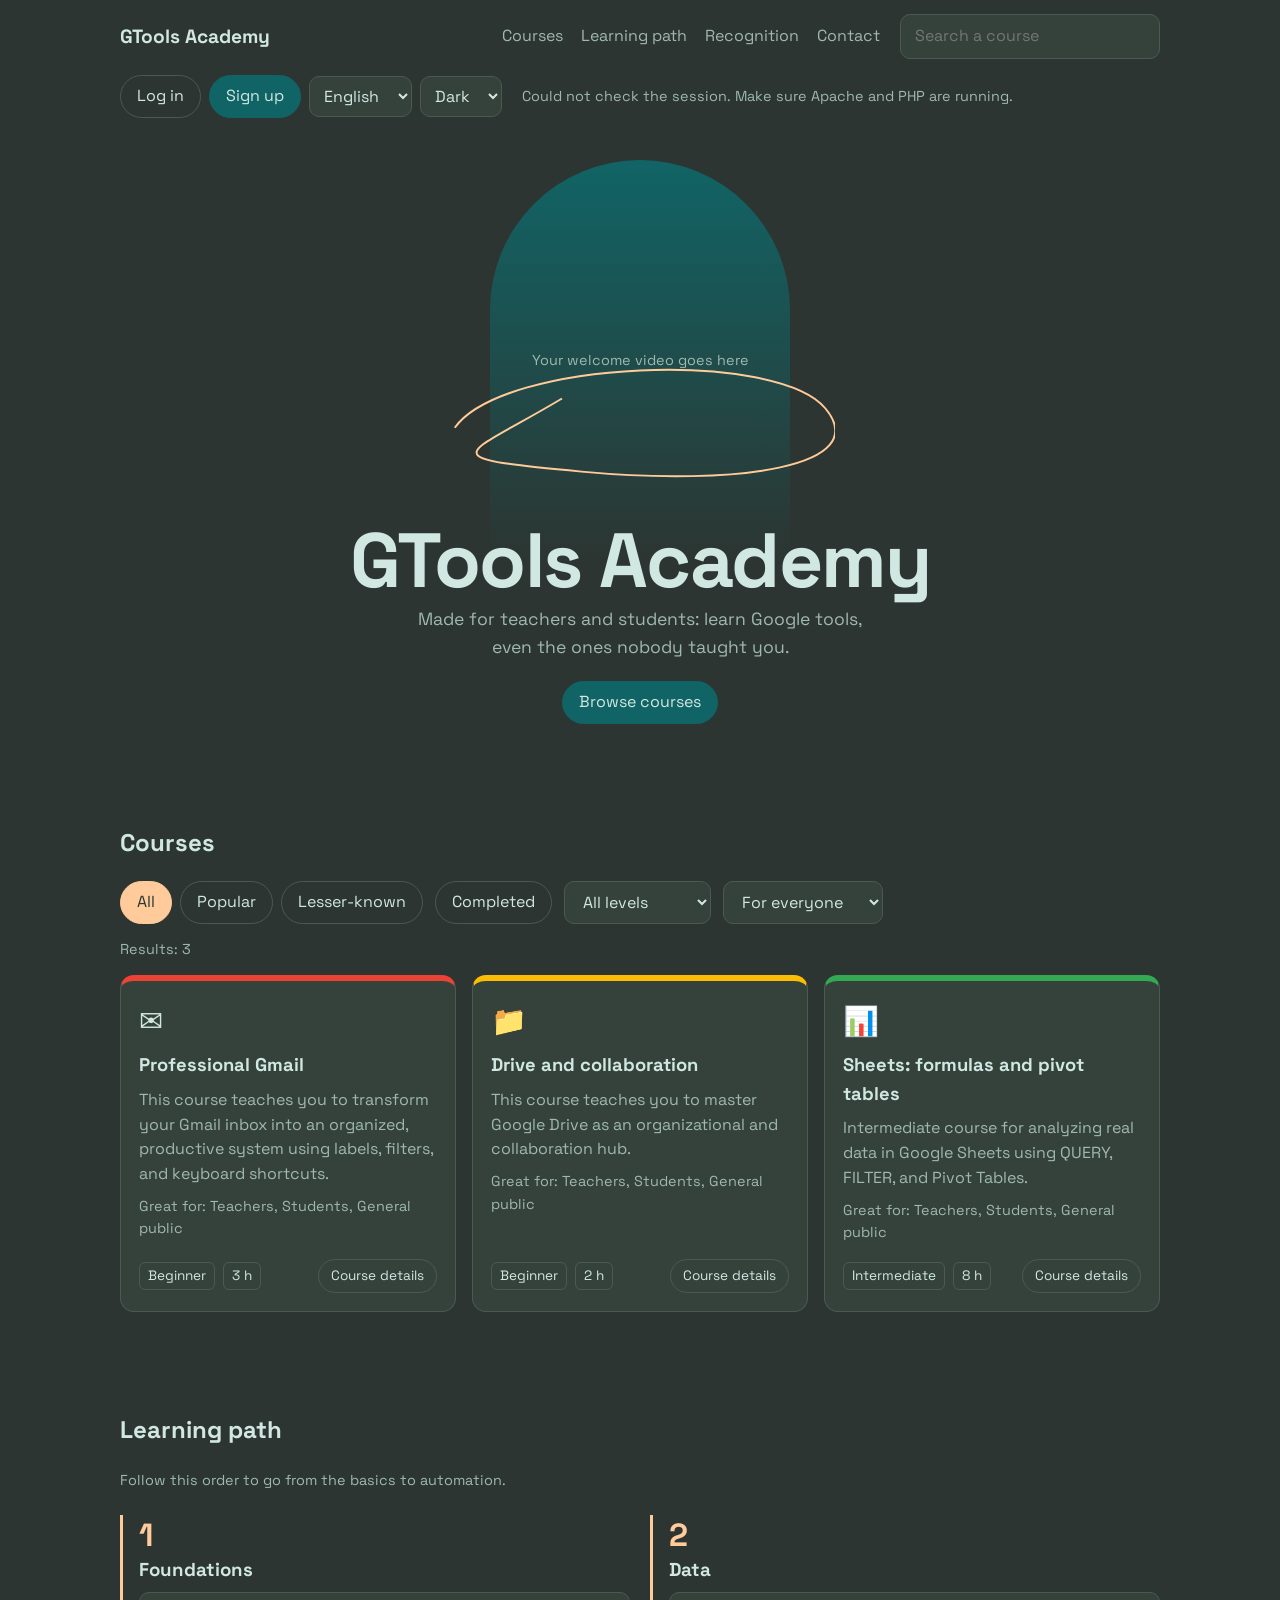
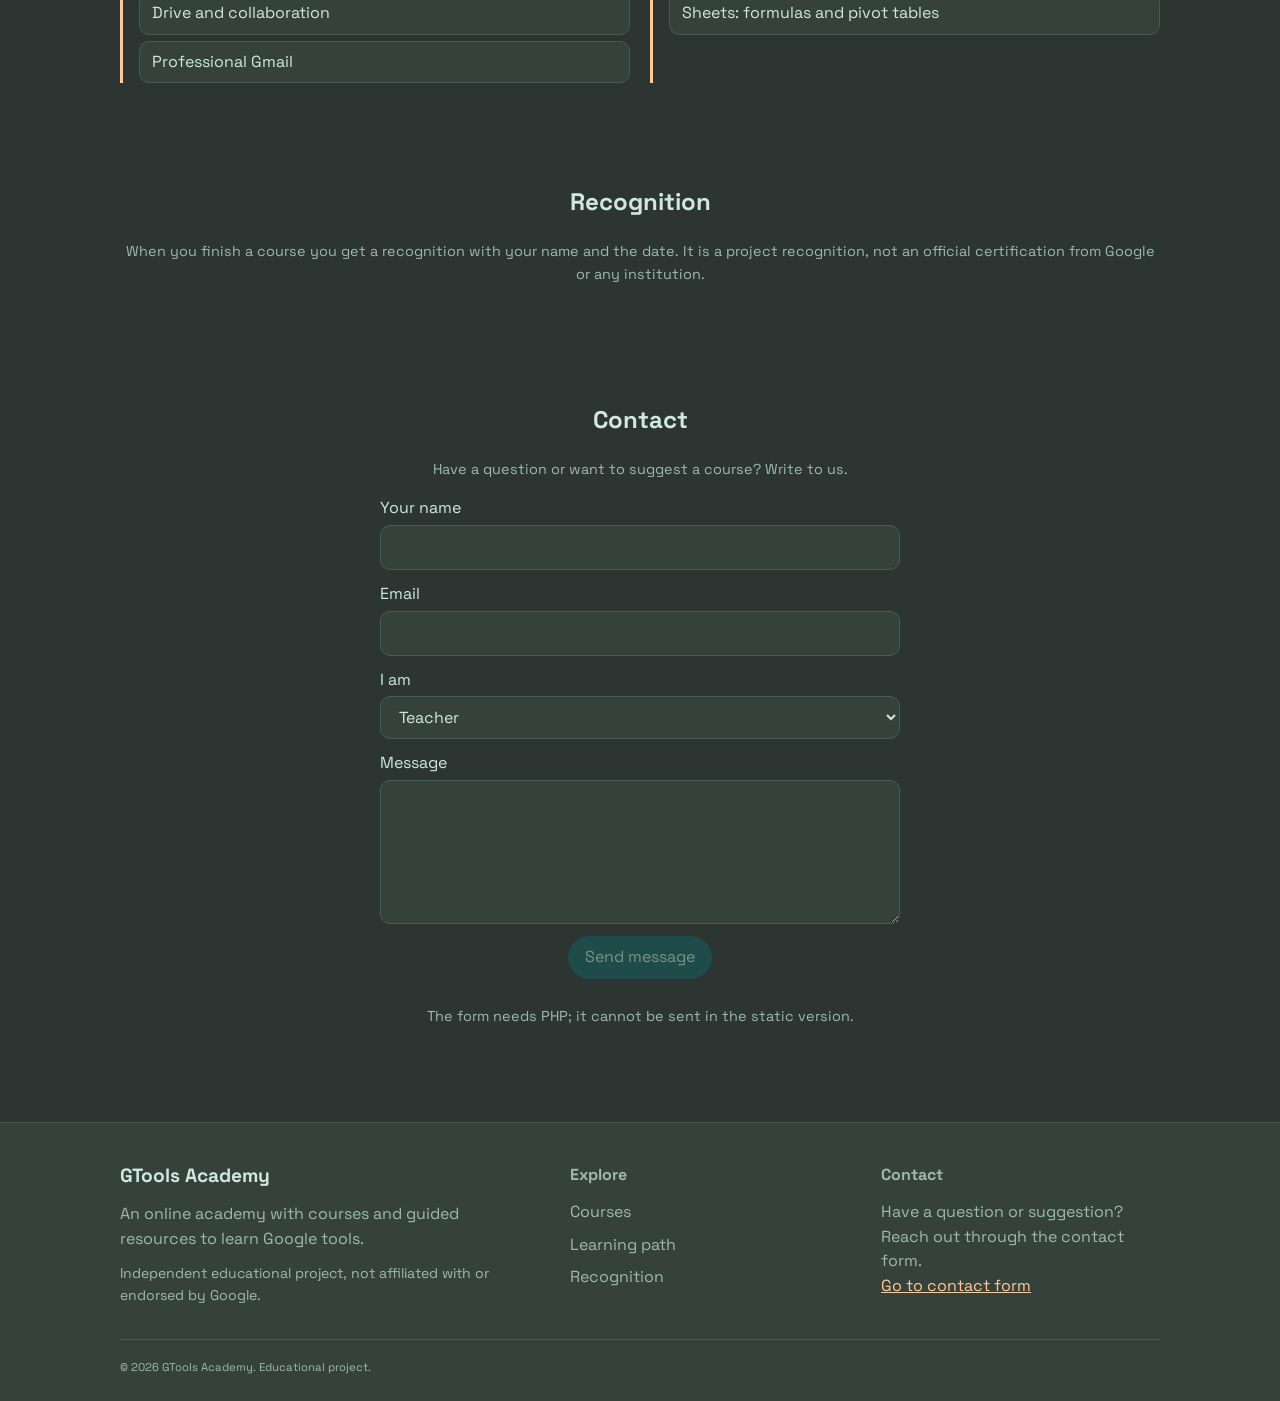
==== commit 473763fc: "Agregado Pie del Sitio" ====
--- a/index.html
+++ b/index.html
@@ -13,8 +13,8 @@
   <link rel="preconnect" href="https://fonts.googleapis.com">
   <link rel="preconnect" href="https://fonts.gstatic.com" crossorigin>
   <link href="https://fonts.googleapis.com/css2?family=Fraunces:wght@600;700&family=Space+Grotesk:wght@400;500;700&display=swap" rel="stylesheet">
-  <link rel="stylesheet" href="css/styles.css?v=home-center-1">
-  <script src="js/main.js?v=course-search-1" defer></script>
+  <link rel="stylesheet" href="css/styles.css?v=footer-redesign-1">
+  <script src="js/main.js?v=footer-redesign-1" defer></script>
 </head>
 <body>
 <header class="top">
@@ -147,7 +147,33 @@
   </section>
 </main>
 
-<footer class="foot"><small data-i18n="footer"></small><br><small id="source"></small></footer>
+<footer class="site-footer">
+  <div class="foot">
+    <div class="footer-grid">
+      <div class="footer-about">
+        <a class="footer-brand" href="#cursos">GTools Academy</a>
+        <p data-i18n="footer_description">Academia virtual con cursos y recursos guiados para aprender herramientas de Google.</p>
+        <p class="footer-disclaimer" data-i18n="footer_disclaimer">Proyecto educativo independiente, sin afiliación ni respaldo de Google.</p>
+      </div>
+      <nav class="footer-links" aria-labelledby="footer-links-title">
+        <h2 id="footer-links-title" data-i18n="footer_explore">Explora</h2>
+        <ul>
+          <li><a href="#cursos" data-i18n="nav_courses">Cursos</a></li>
+          <li><a href="#ruta" data-i18n="nav_roadmap">Ruta de aprendizaje</a></li>
+          <li><a href="#reconocimiento" data-i18n="nav_award">Reconocimiento</a></li>
+        </ul>
+      </nav>
+      <div class="footer-contact">
+        <h2 id="footer-contact-title" data-i18n="footer_contact_heading">Contacto</h2>
+        <p data-i18n="footer_contact_copy">¿Tienes dudas o sugerencias? Escríbenos mediante el formulario de contacto.</p>
+        <a href="#contacto" data-i18n="footer_contact_link">Ir al formulario</a>
+      </div>
+    </div>
+    <div class="footer-bottom">
+      <small>© <span id="footer-year">2026</span> GTools Academy. <span data-i18n="footer_rights">Proyecto educativo.</span></small>
+    </div>
+  </div>
+</footer>
 
 <dialog id="dlg-auth">
   <div>
--- a/css/styles.css
+++ b/css/styles.css
@@ -109,12 +109,25 @@
 .profile-identity { display: flex; align-items: center; gap: 18px; margin: 28px 0; }
 .profile-identity img, .profile-initials { flex: 0 0 76px; width: 76px; height: 76px; border-radius: 50%; }
 .profile-identity h2, .profile-identity p { margin: 0; overflow-wrap: anywhere; }
+.profile-name-heading { display: flex; flex-wrap: wrap; align-items: center; gap: 10px 14px; }
+.profile-name-toggle { padding: 6px 12px; font-size: 0.88rem; }
 .profile-preferences { display: grid; gap: 16px; max-width: 440px; }
 .profile-preferences label { display: grid; gap: 6px; }
 .profile-preferences select { width: 100%; }
 .profile-card [hidden] { display: none; }
 .award { margin-top: 12px; padding: 12px; border: 2px solid var(--accent); border-radius: 12px; font-family: var(--head); }
-.foot { padding-block: 32px; color: var(--muted); }
+.site-footer { margin-top: 40px; background: var(--surface); border-top: 1px solid var(--line); }
+.foot { color: var(--muted); }
+.footer-grid { display: grid; grid-template-columns: minmax(0, 1.5fr) repeat(2, minmax(160px, 1fr)); gap: 32px; padding-block: 40px 32px; }
+.footer-brand { color: var(--ink); font: 700 1.2rem var(--head); text-decoration: none; }
+.footer-about p, .footer-contact p { max-width: 46ch; margin: 12px 0 0; }
+.footer-disclaimer { font-size: 0.88rem; }
+.footer-links h2, .footer-contact h2 { margin: 0 0 12px; font-size: 1rem; }
+.footer-links ul { display: grid; gap: 8px; margin: 0; padding: 0; list-style: none; }
+.footer-links a { color: var(--muted); text-decoration: none; }
+.footer-brand:hover, .footer-links a:hover, .footer-contact a:hover { color: var(--accent); }
+.footer-bottom { padding-block: 16px 24px; border-top: 1px solid var(--line); font-size: 0.85rem; }
+.footer-bottom small { color: var(--muted); }
 
 a { color: var(--accent); }
 .ghost { color: var(--ink); }
@@ -148,6 +161,7 @@
 .road a.step:hover { border-color: var(--accent); }
 
 @media (max-width: 700px) {
+  .footer-grid { grid-template-columns: 1fr; gap: 24px; padding-block: 32px 24px; }
   .journey-layout { grid-template-columns: 1fr; }
   .journey-steps { grid-template-columns: repeat(auto-fit, minmax(150px, 1fr)); }
   .course-intro, .course-goal, .course-journey, .course-outcomes, .course-material, .course-for { padding-block: 18px; }
